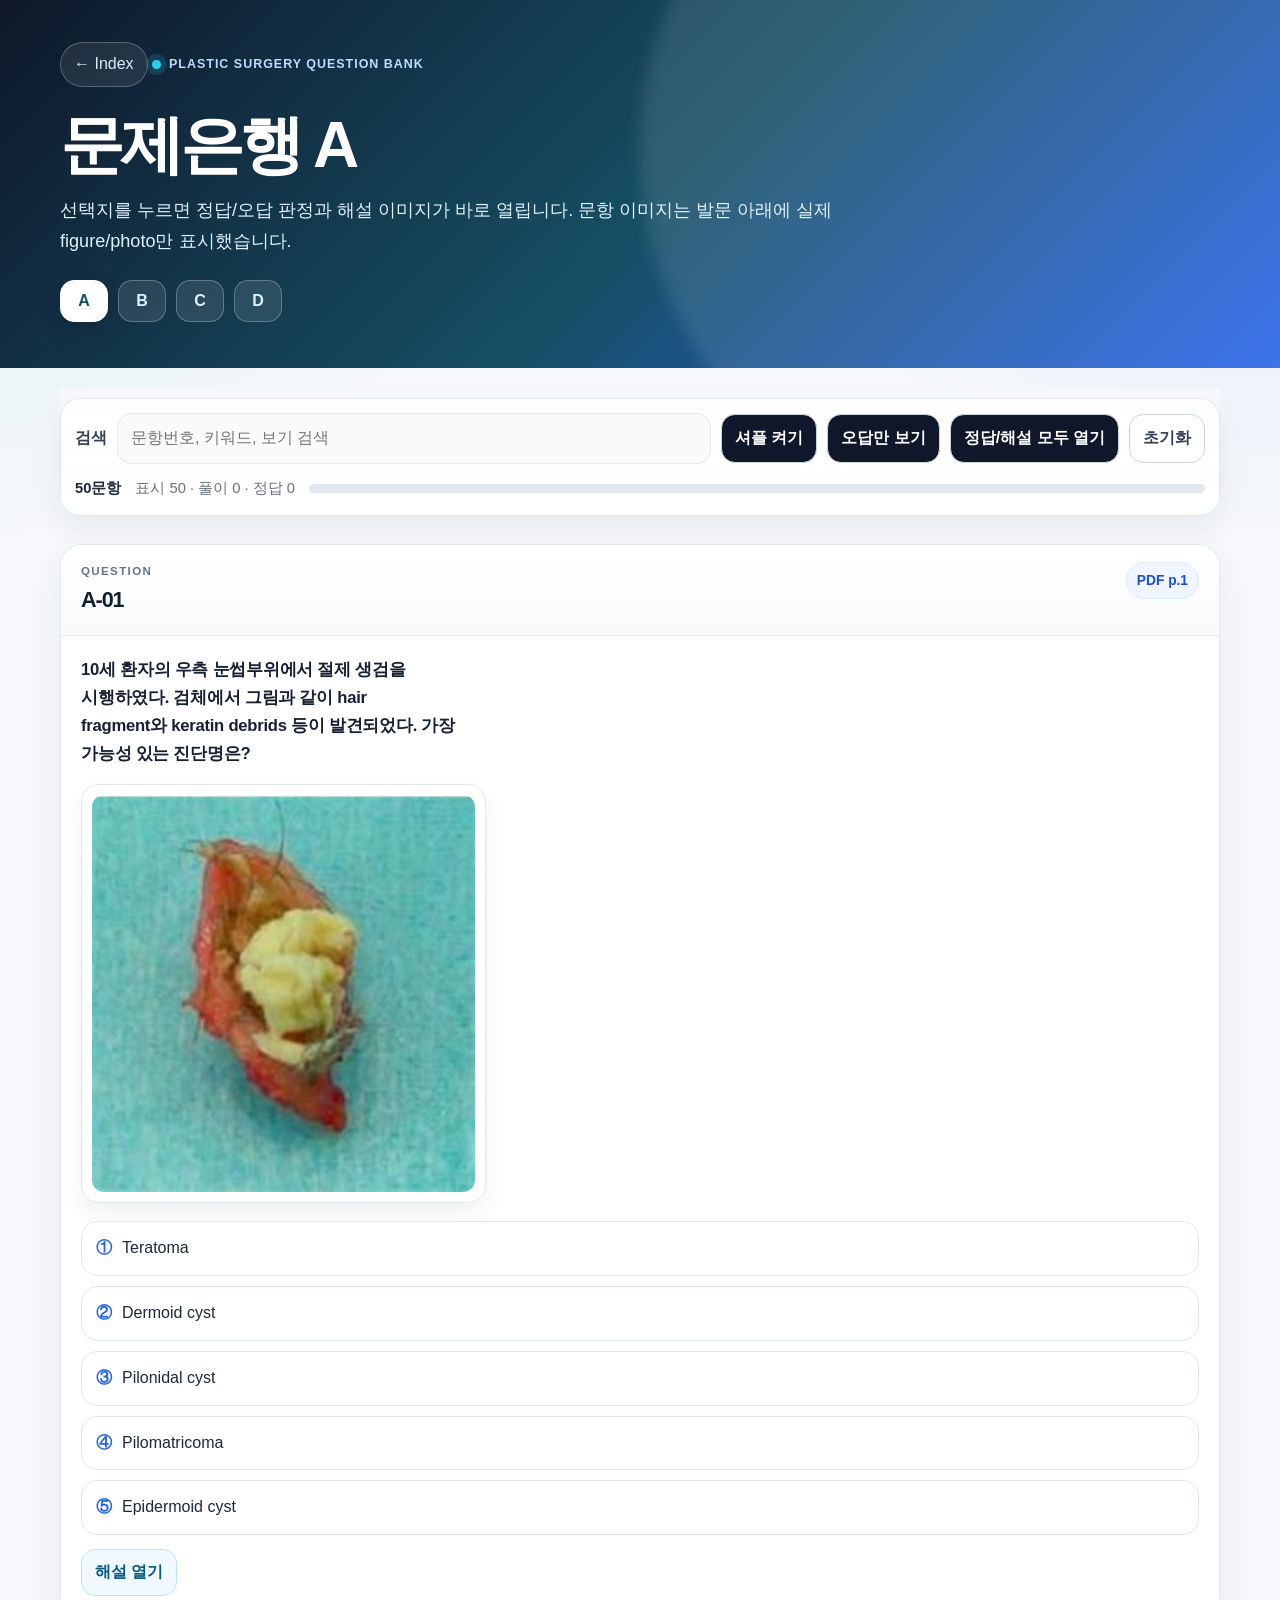
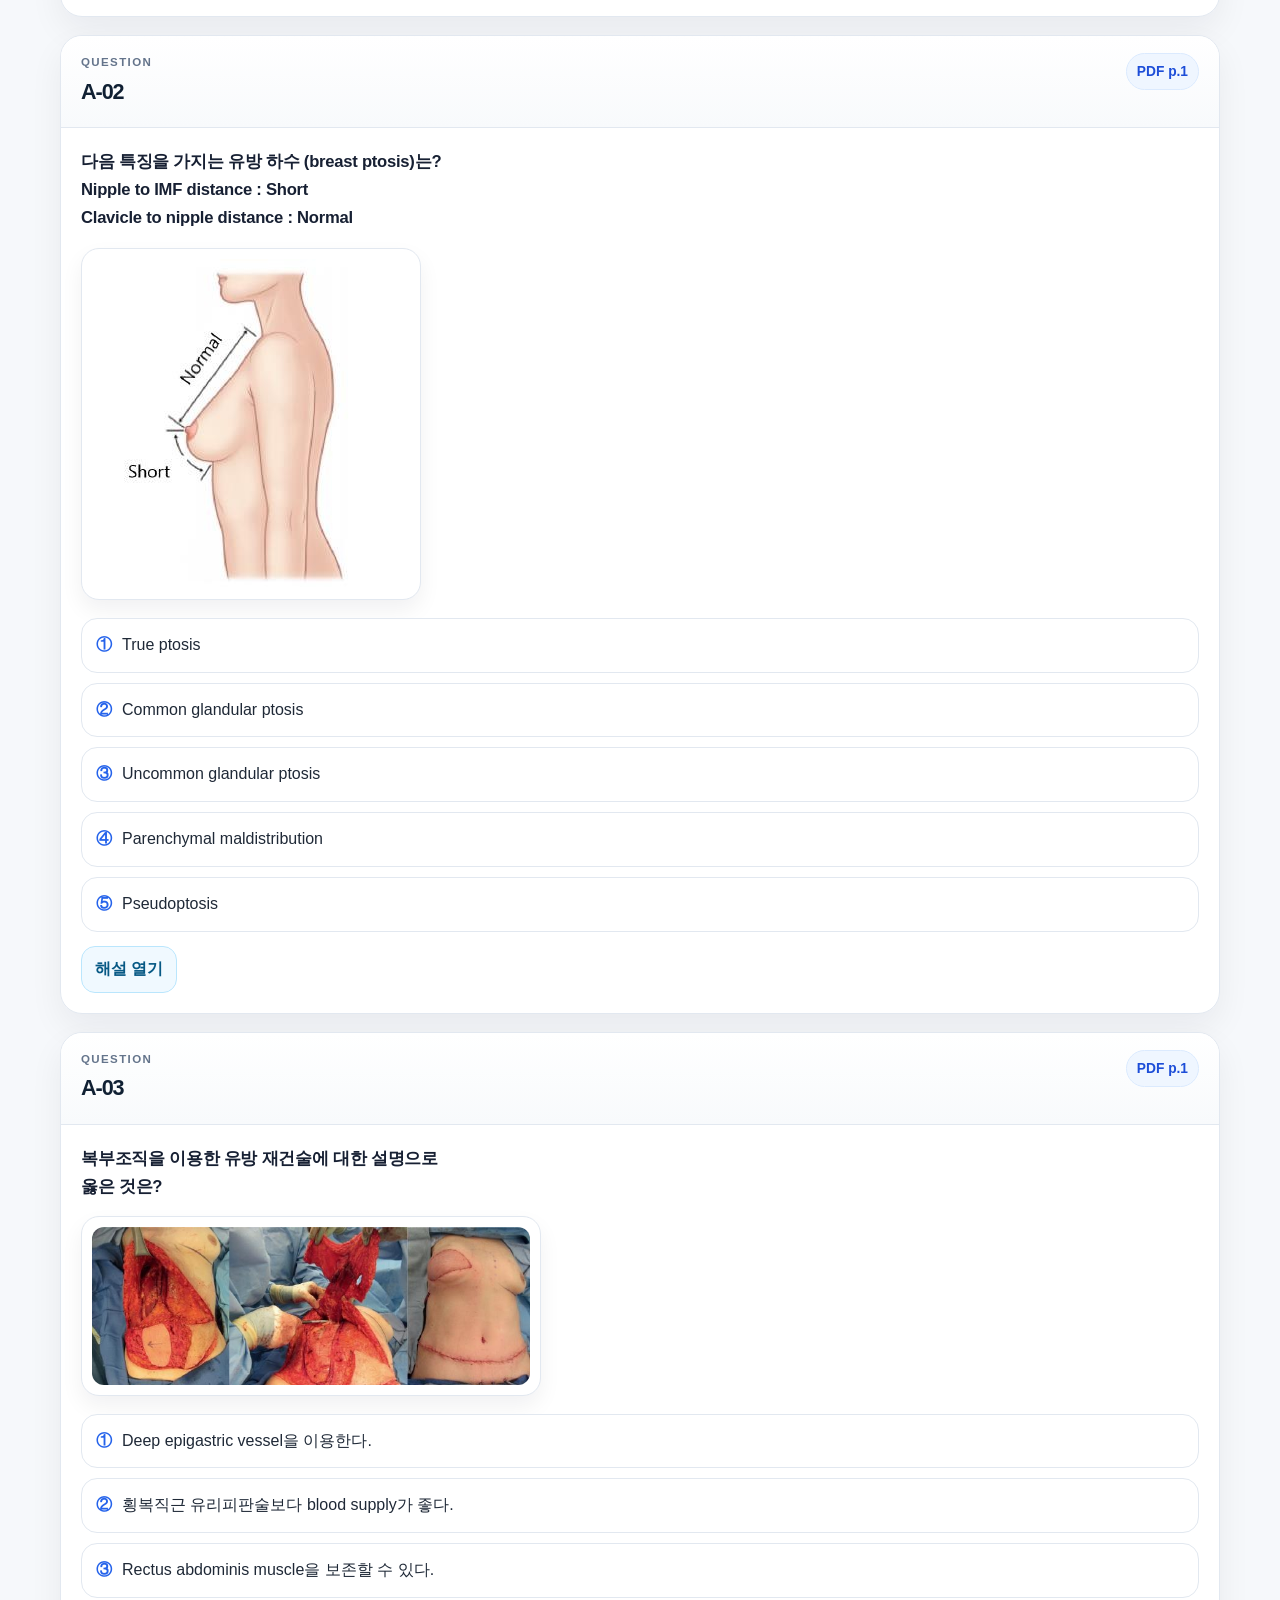
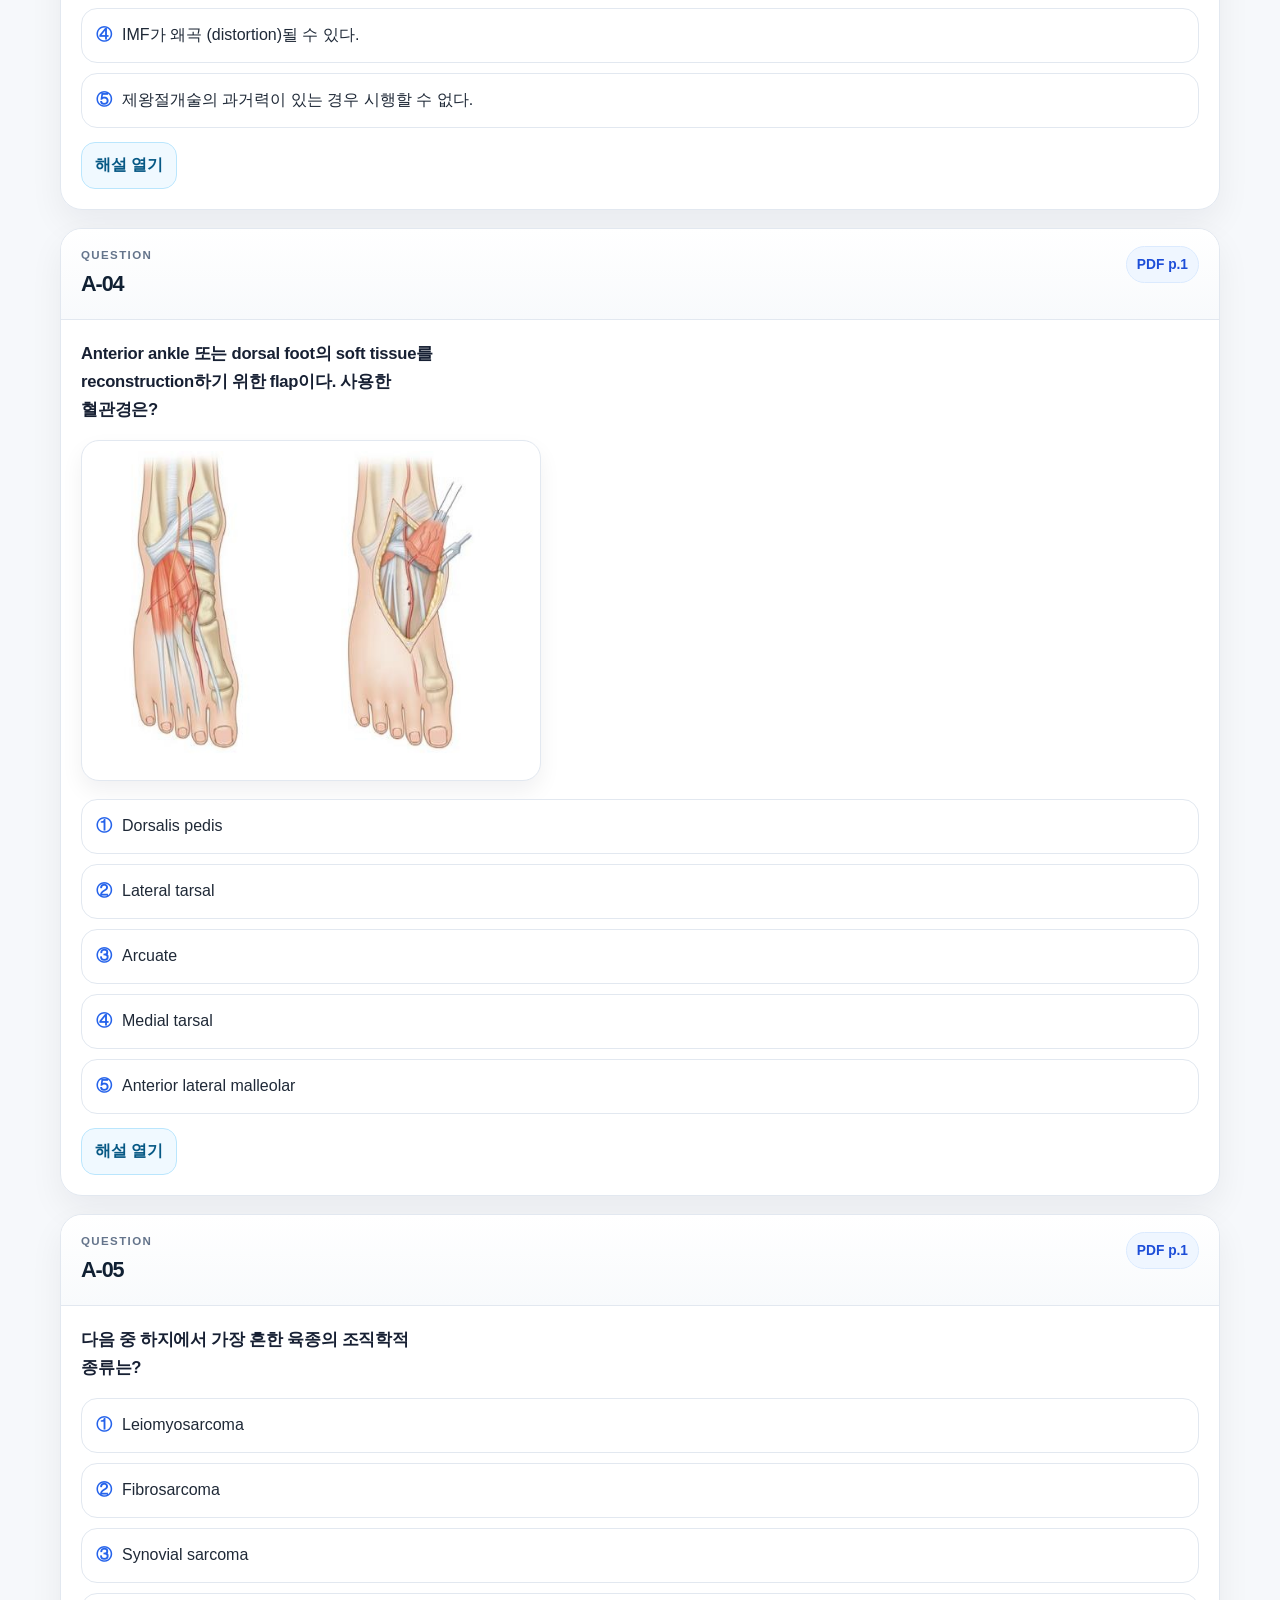
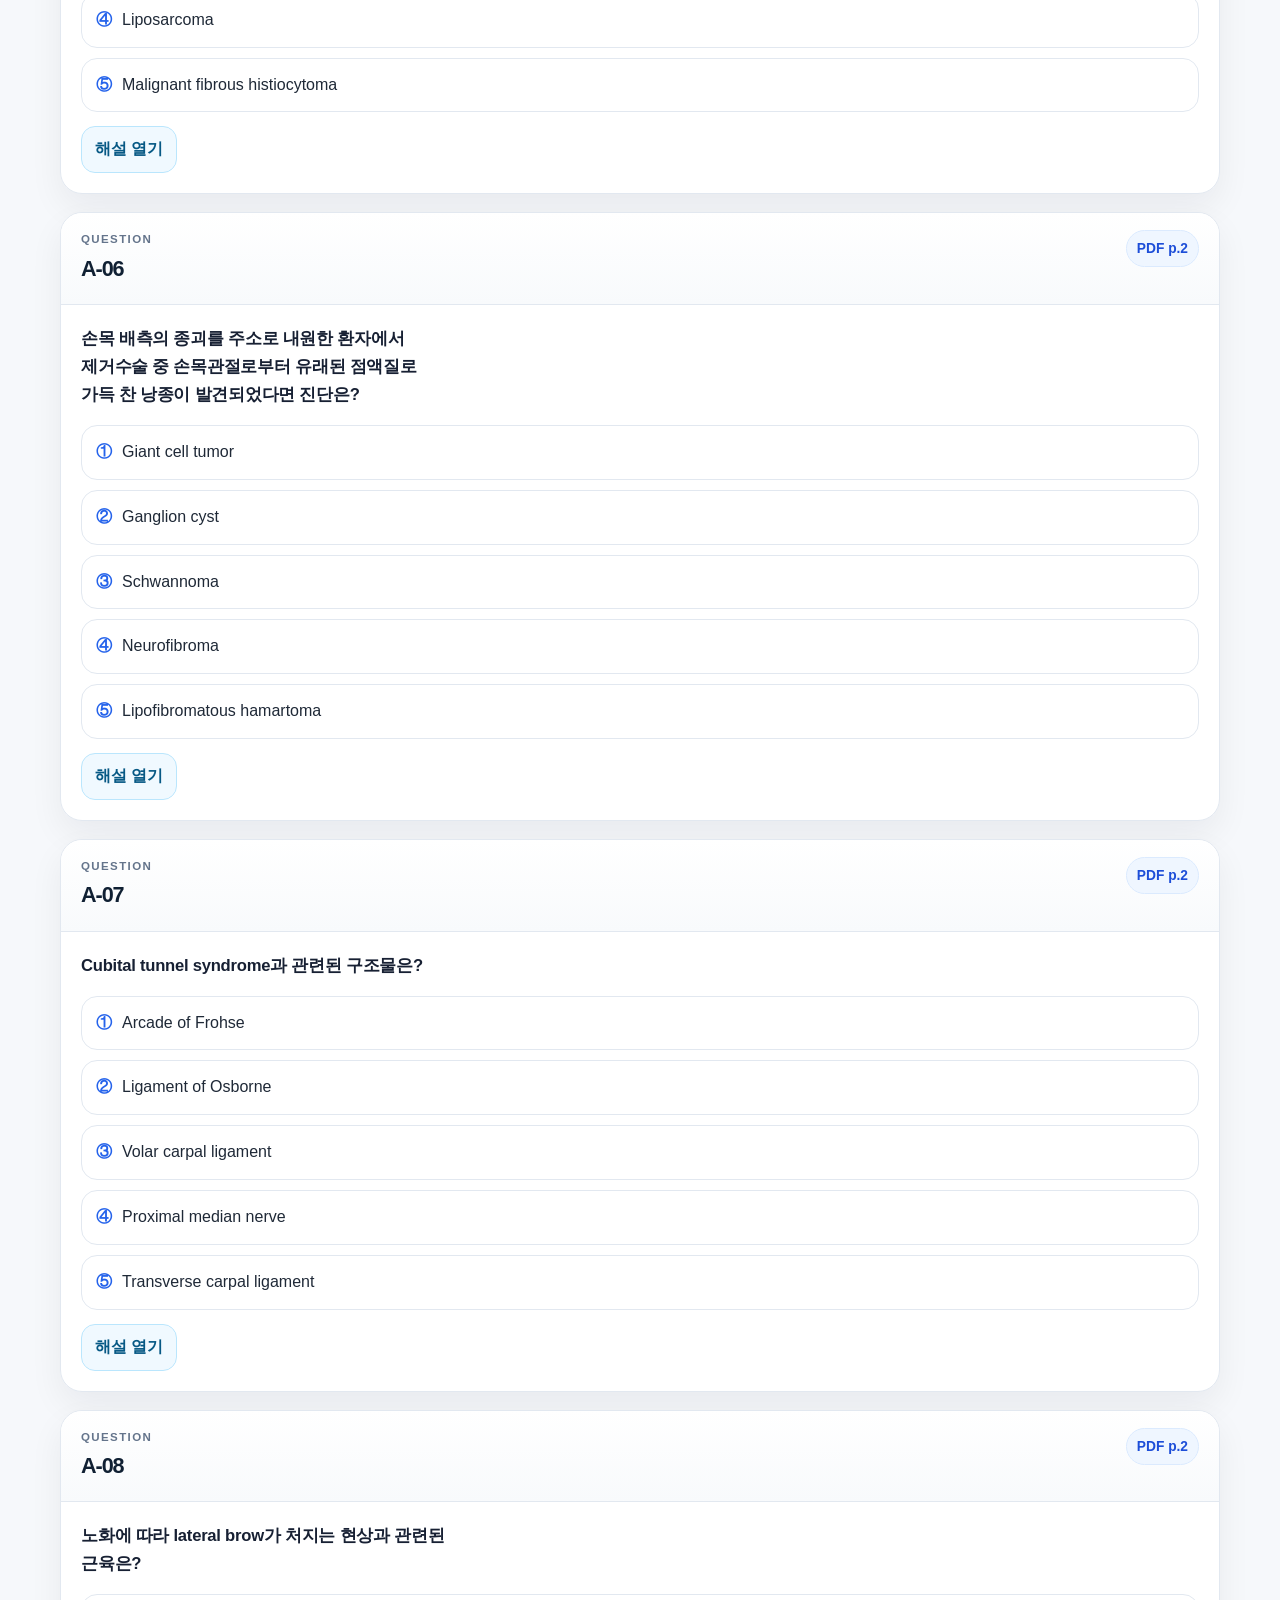
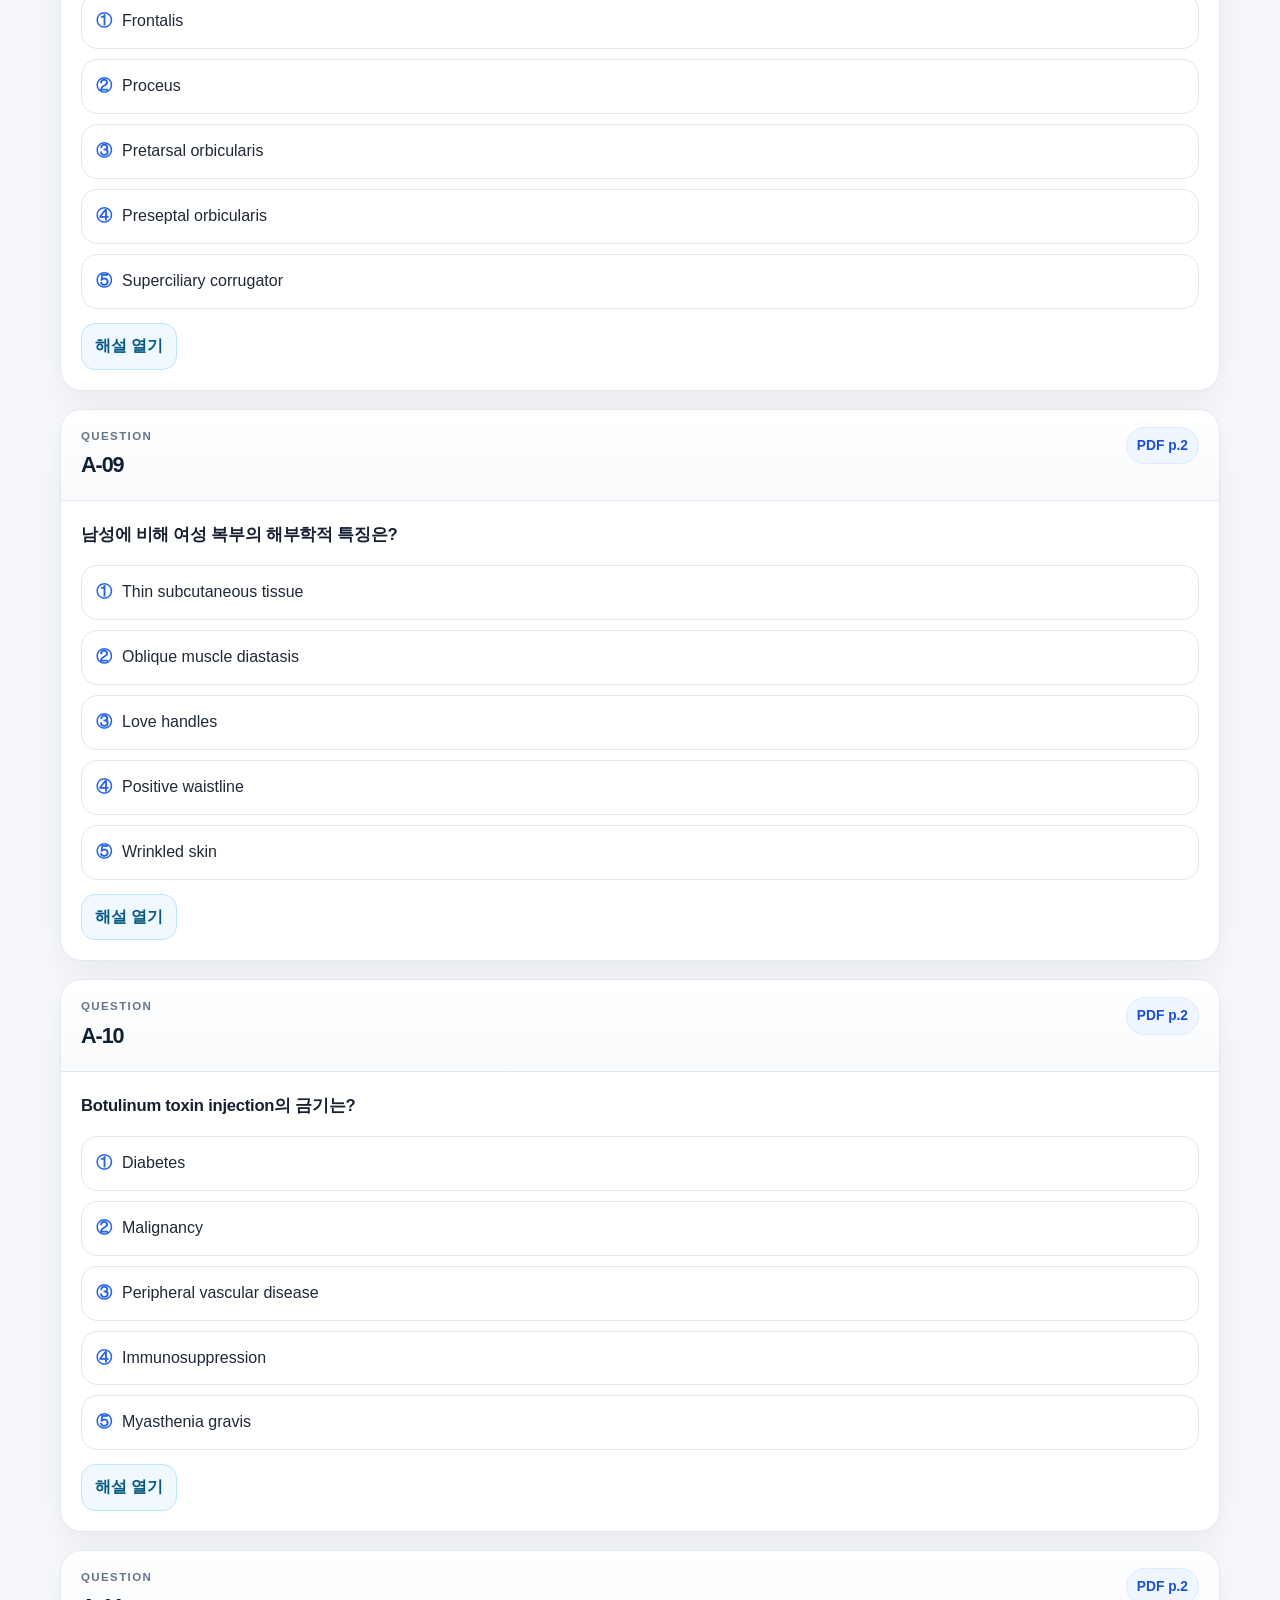
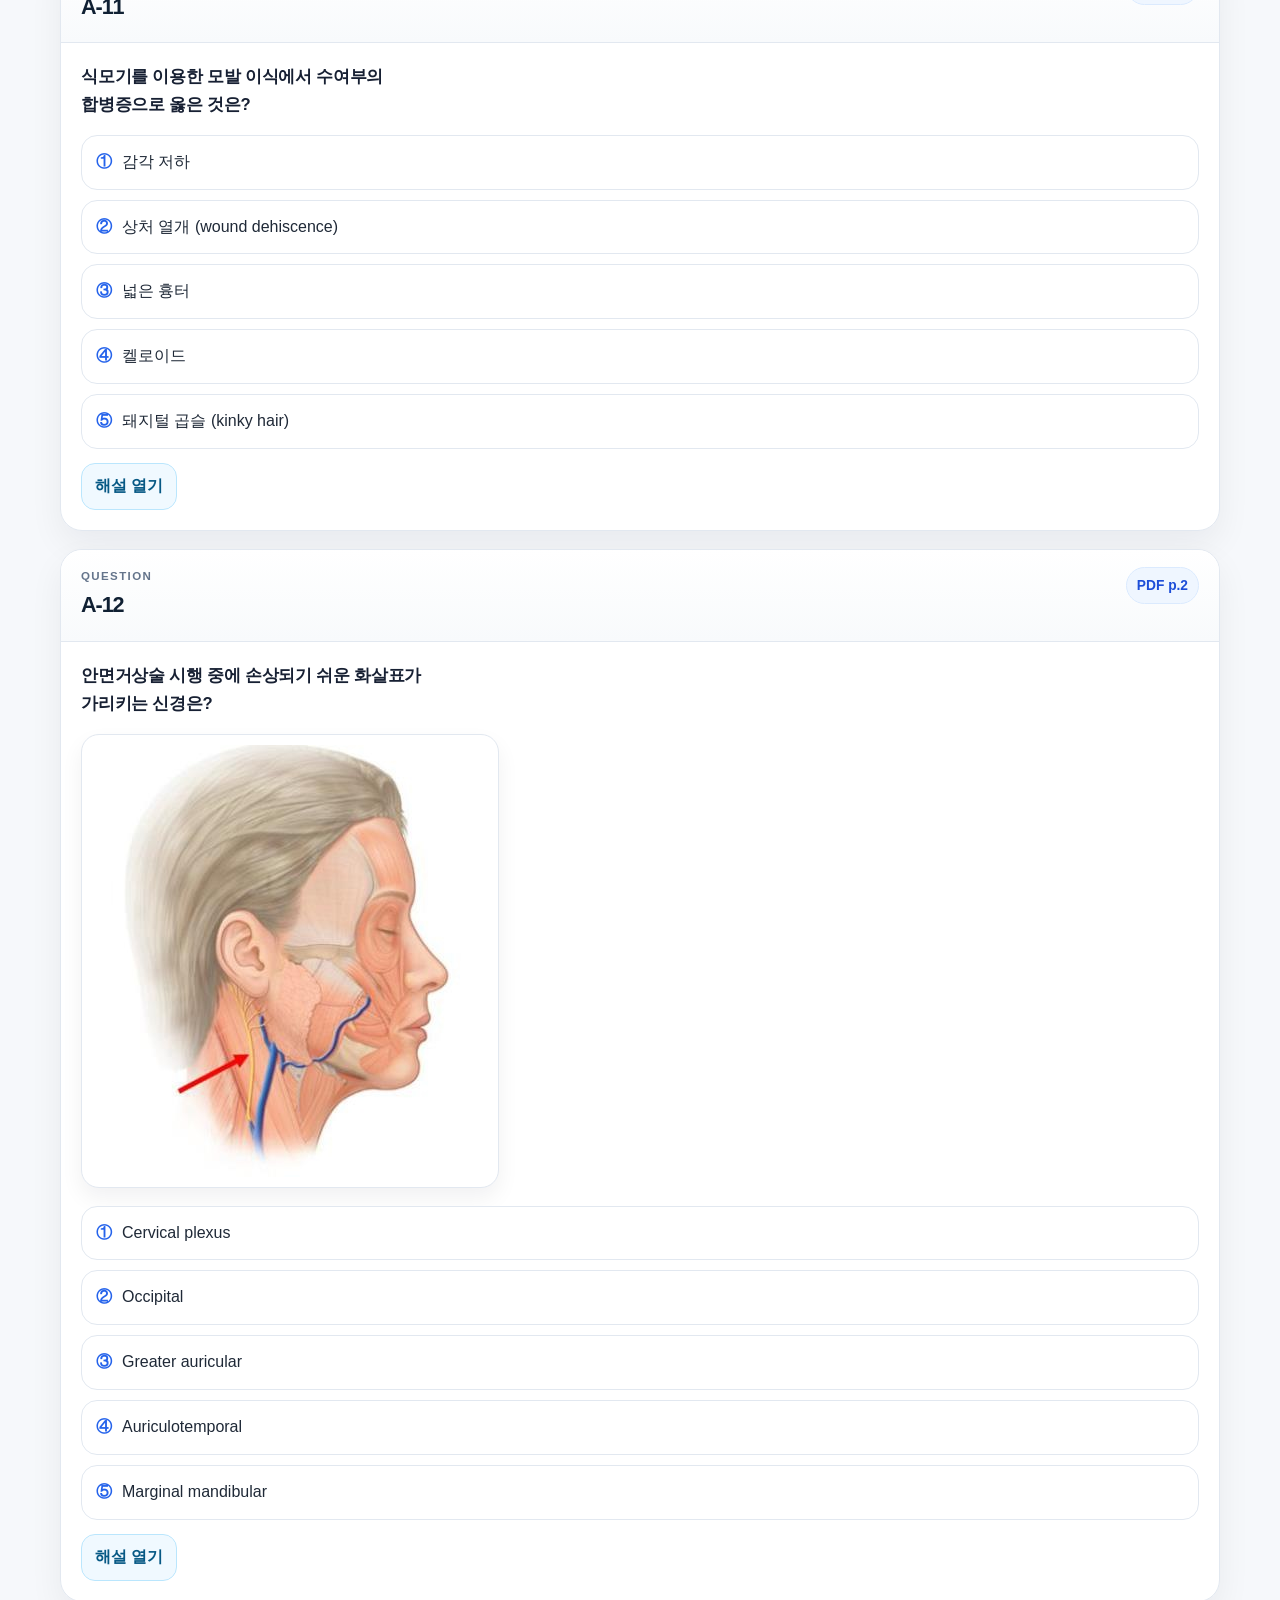
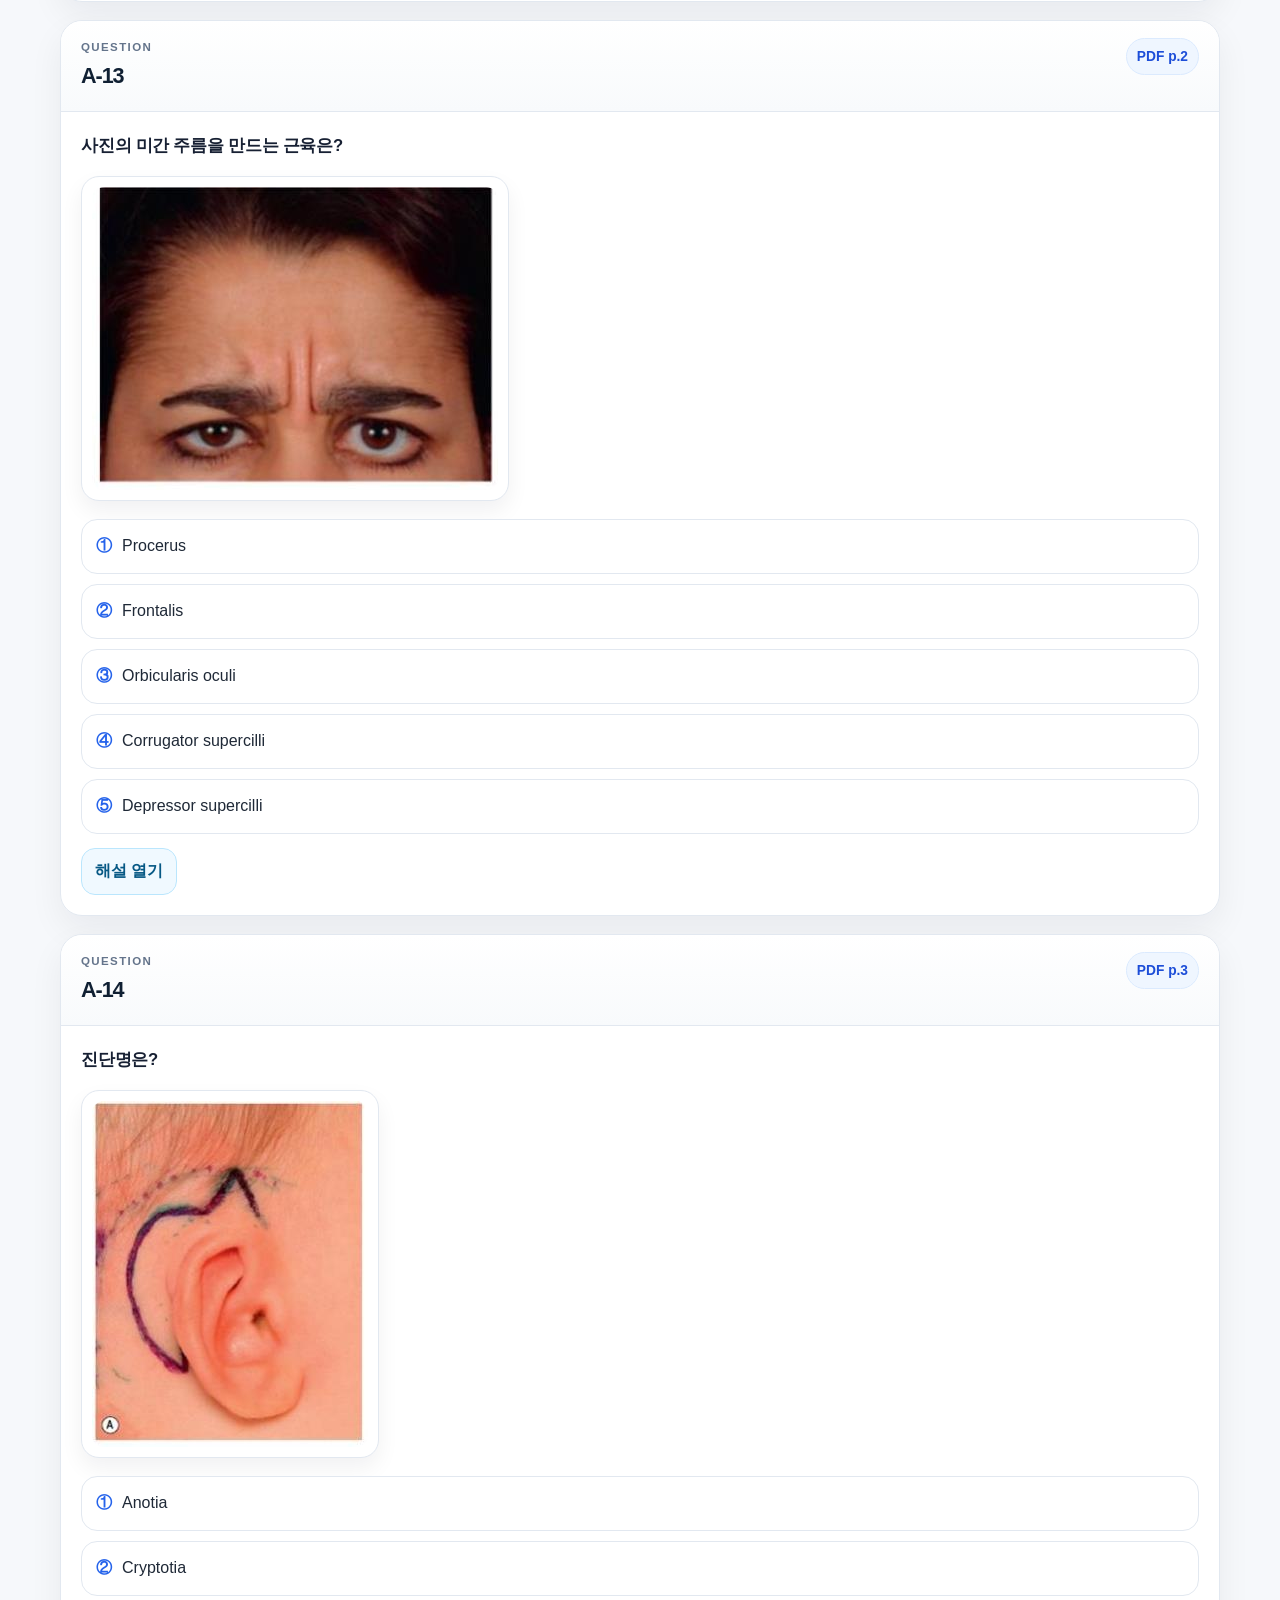
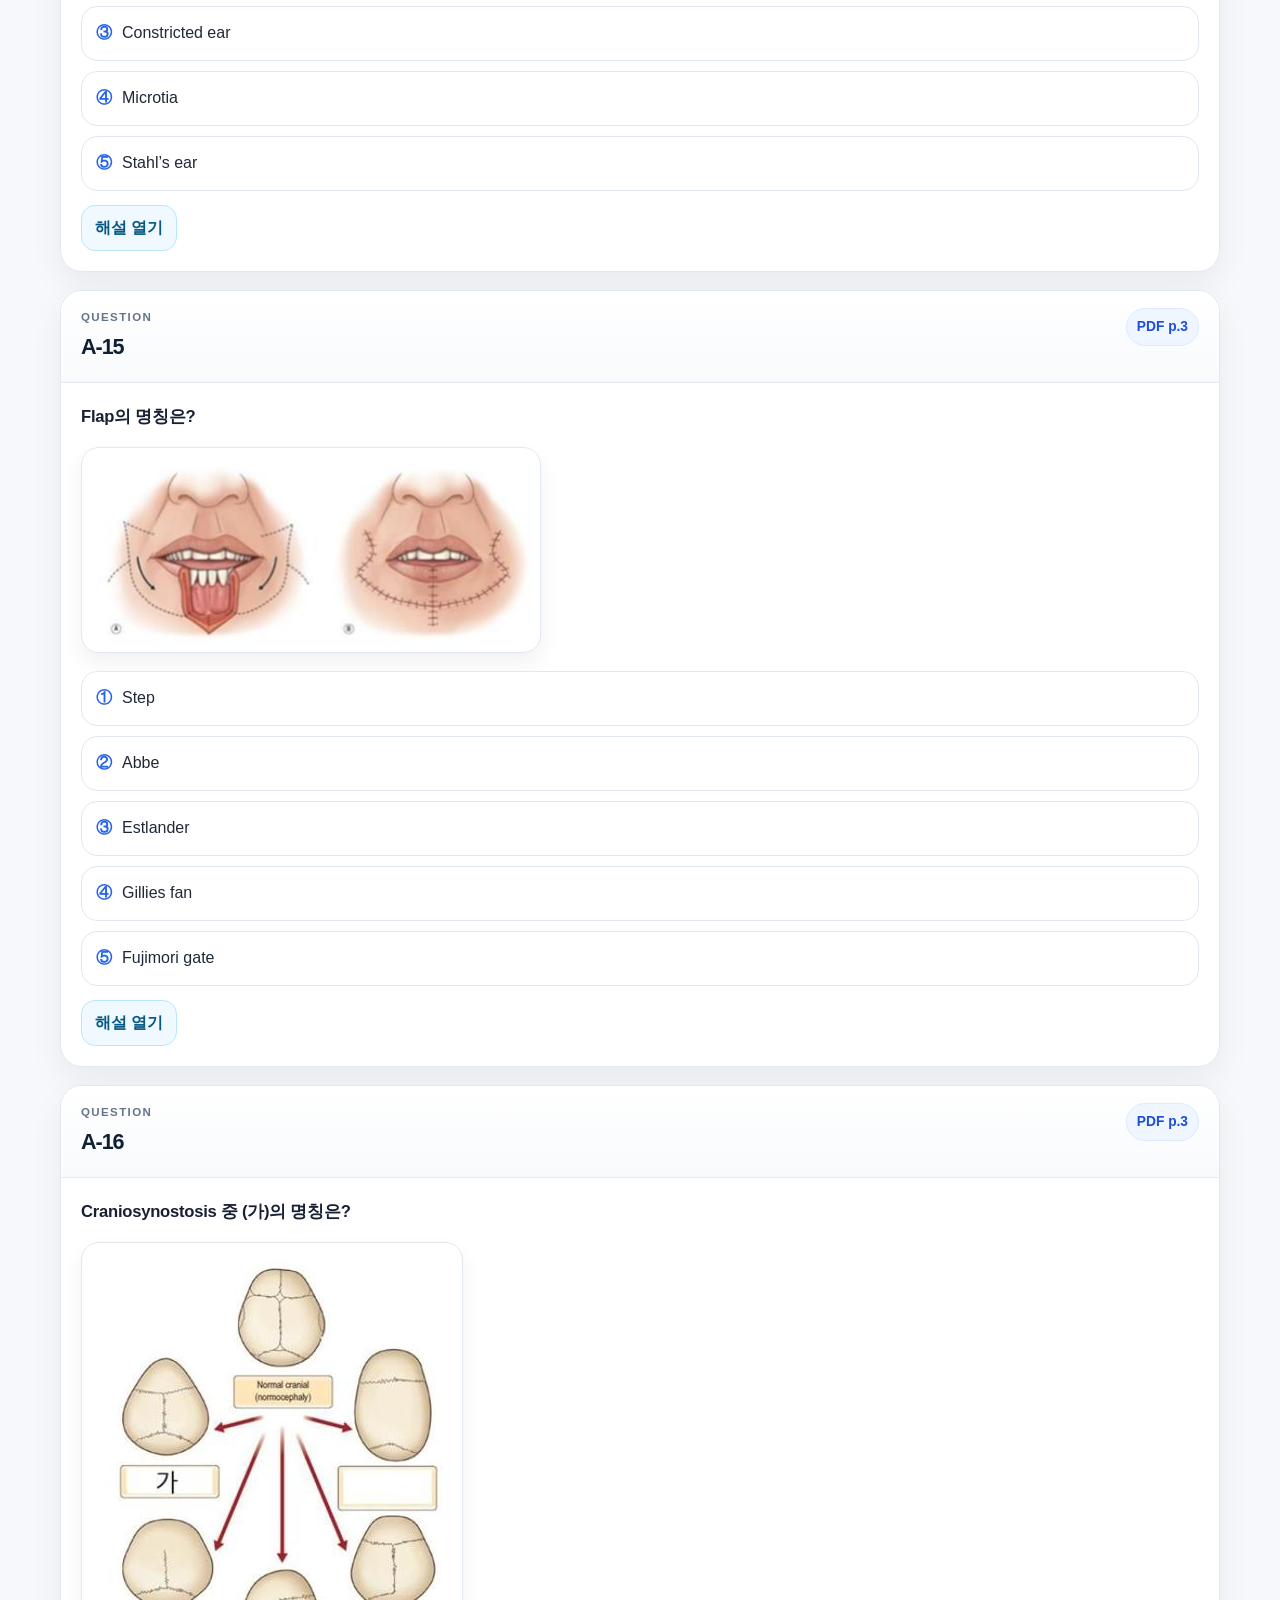
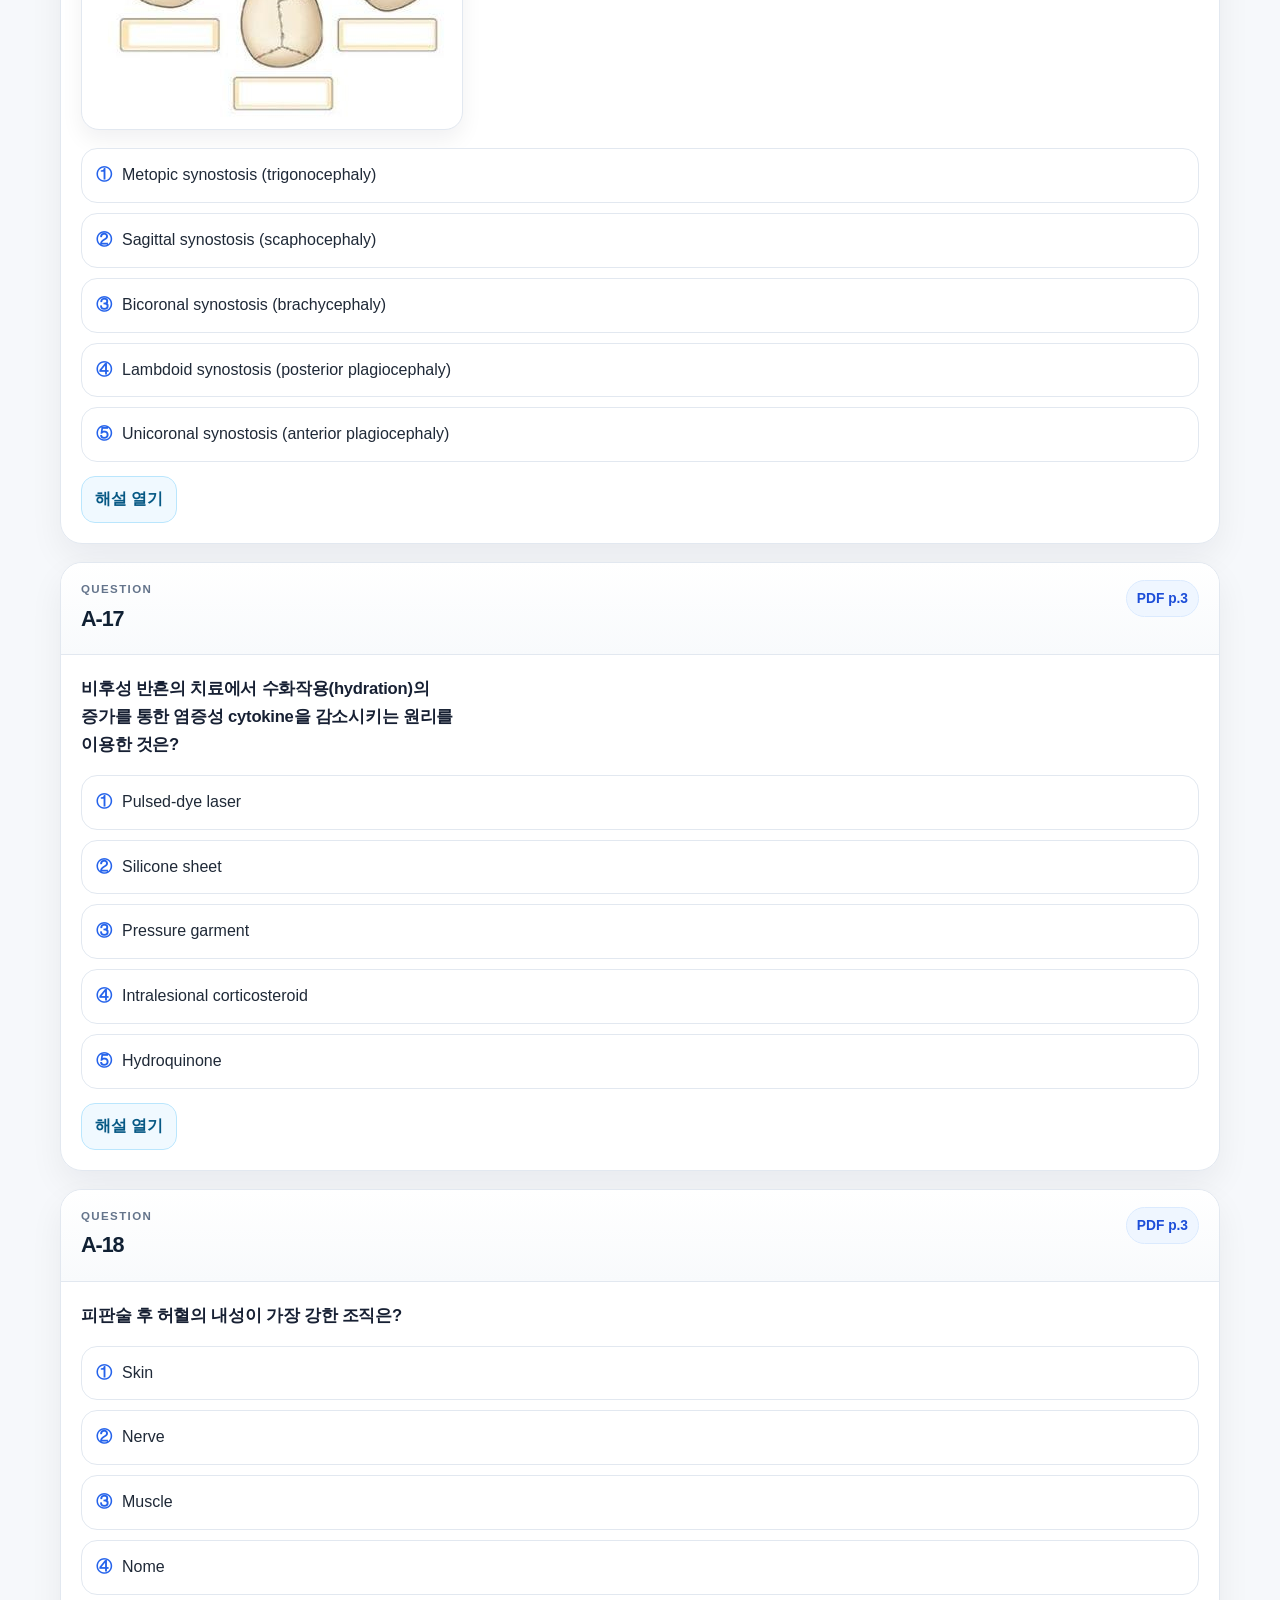
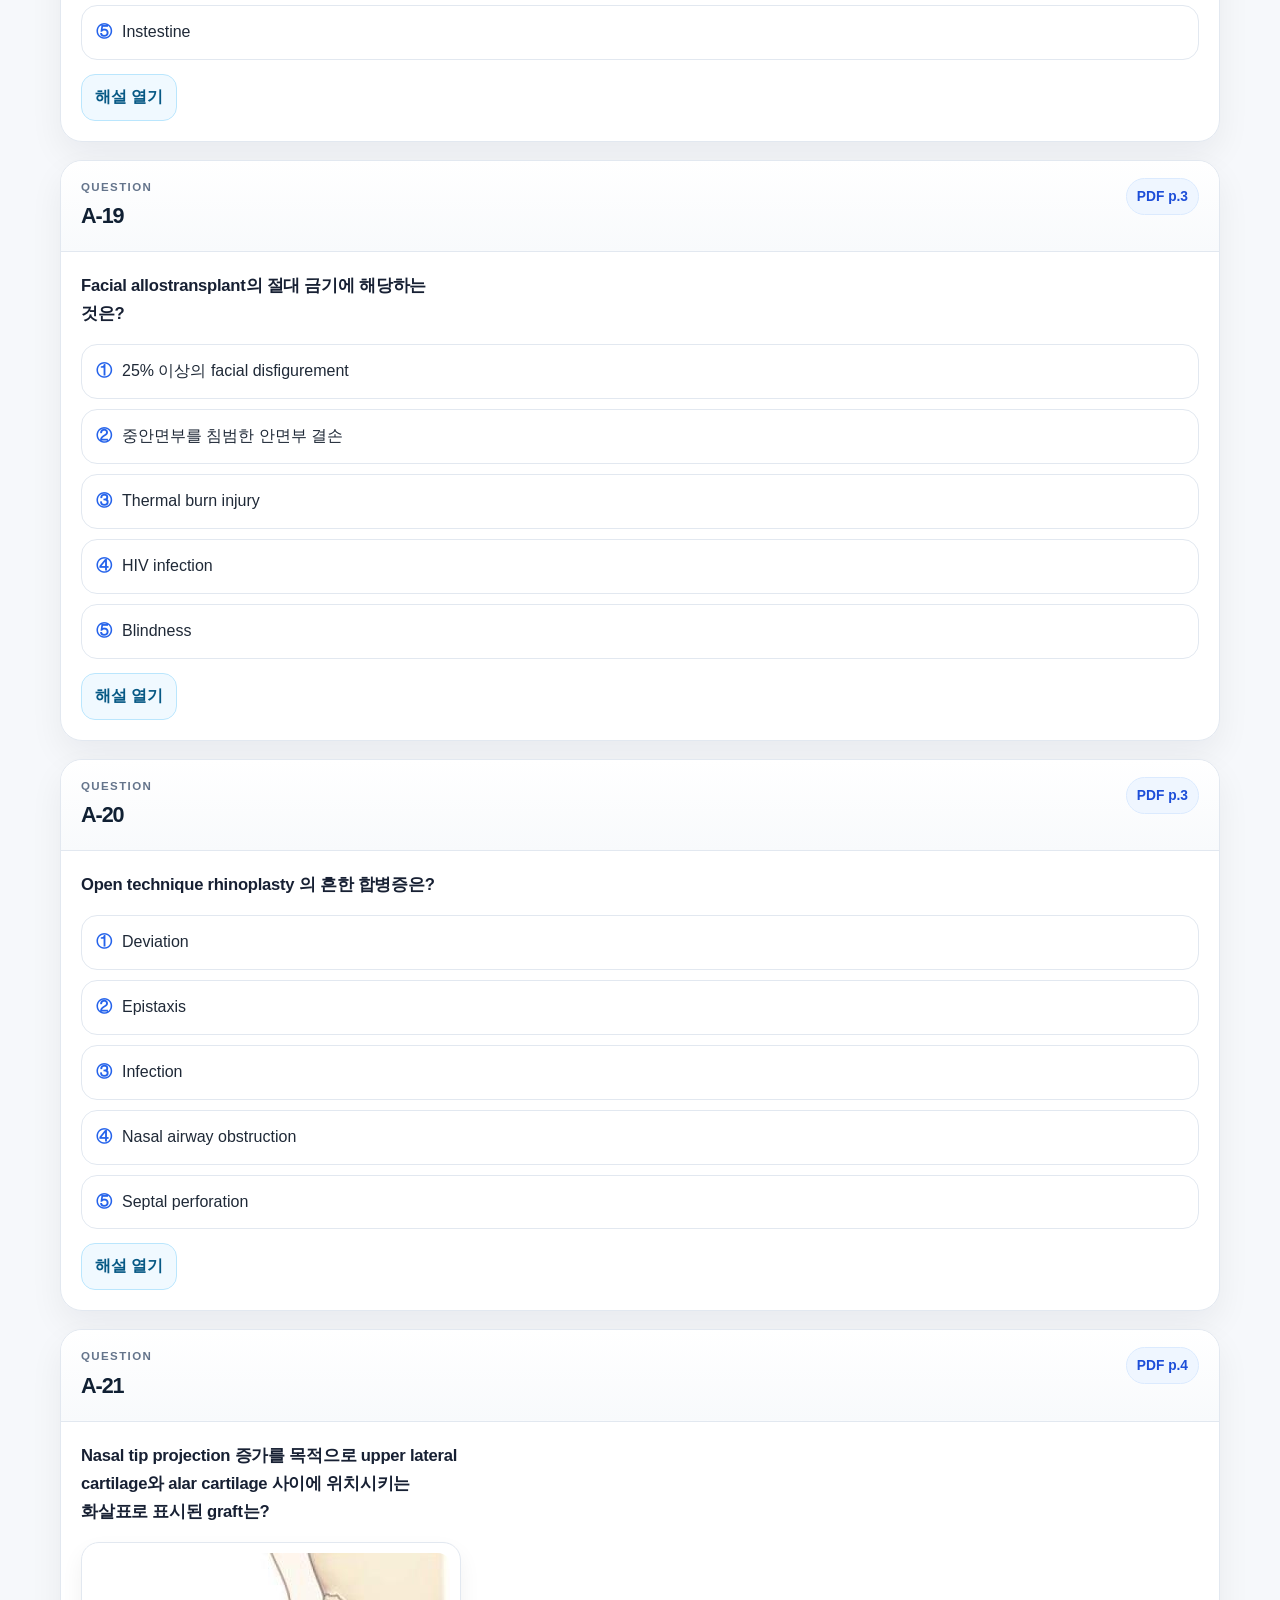
==== 성형외과_문제은행/bank_A.html @ 77f23c47 "Deploy revised question bank site" ====
<!doctype html>
<html lang="ko">
<head>
  <meta charset="utf-8">
  <meta name="viewport" content="width=device-width, initial-scale=1">
  <title>문제은행 A · 성형외과학 문제은행</title>
  <link rel="stylesheet" href="css/style.css">
</head>
<body data-page="bank">
  <header class="site-header bank-header">
    <div class="header-shell">
      <a class="home-link" href="index.html" aria-label="index로 이동">← Index</a>
      <div class="eyebrow">Plastic Surgery Question Bank</div>
      <h1>문제은행 A</h1>
      <p class="subtitle">선택지를 누르면 정답/오답 판정과 해설 이미지가 바로 열립니다. 문항 이미지는 발문 아래에 실제 figure/photo만 표시했습니다.</p>
      <nav class="nav-tabs" aria-label="문제은행 이동">
        <a class="tab active" href="bank_A.html">A</a>
        <a class="tab" href="bank_B.html">B</a>
        <a class="tab" href="bank_C.html">C</a>
        <a class="tab" href="bank_D.html">D</a>
      </nav>
    </div>
  </header>
  <main class="container bank-container">
    <section class="toolbar" aria-label="문제 조작 도구">
      <div class="toolbar-card">
        <div class="toolbar-main">
          <label class="search-label" for="search">검색</label>
          <input id="search" class="search" type="search" placeholder="문항번호, 키워드, 보기 검색">
          <button id="wrongOnly" class="tool-btn" type="button" data-on="0">오답만 보기</button>
          <button id="showAll" class="tool-btn" type="button">정답/해설 모두 열기</button>
          <button id="resetAll" class="tool-btn ghost" type="button">초기화</button>
        </div>
        <div class="toolbar-status">
          <span id="countText" class="count-text"></span>
          <span id="stats" class="stats"></span>
          <span class="progress-track"><span id="progressBar" class="progress-bar"></span></span>
        </div>
      </div>
    </section>
    <section id="question-root" class="question-list" aria-live="polite"></section>
  </main>
  <div id="imageModal" class="modal" role="dialog" aria-modal="true" aria-label="이미지 크게 보기" hidden>
    <button class="modal-close" type="button" aria-label="닫기">×</button>
    <img class="modal-img" alt="확대 이미지">
  </div>
  <script>window.CURRENT_BANK = 'A';</script>
  <script src="js/data.js"></script>
  <script src="js/app.js"></script>
</body>
</html>
---- 성형외과_문제은행/css/style.css ----
:root{
  --ink:#102033;
  --muted:#6b7280;
  --subtle:#94a3b8;
  --line:#e2e8f0;
  --bg:#f6f8fb;
  --card:#ffffff;
  --navy:#0f172a;
  --brand:#2563eb;
  --brand-2:#0891b2;
  --accent:#14b8a6;
  --good:#15803d;
  --good-bg:#ecfdf5;
  --bad:#b91c1c;
  --bad-bg:#fff1f2;
  --shadow:0 18px 45px rgba(15,23,42,.08);
  --radius:22px;
}
*{box-sizing:border-box}
html{scroll-behavior:smooth}
body{
  margin:0;
  font-family:-apple-system,BlinkMacSystemFont,"Segoe UI",Roboto,"Noto Sans KR","Apple SD Gothic Neo",Arial,sans-serif;
  color:var(--ink);
  background:
    radial-gradient(circle at 0 0, rgba(20,184,166,.12), transparent 34rem),
    radial-gradient(circle at 100% 0, rgba(37,99,235,.11), transparent 34rem),
    var(--bg);
  line-height:1.68;
}
a{color:inherit;text-decoration:none}
button,input{font:inherit}
code{background:#eef2ff;color:#1e3a8a;border:1px solid #dbeafe;border-radius:8px;padding:.08rem .35rem}
.site-header{position:relative;overflow:hidden;background:linear-gradient(135deg,#0f172a 0%,#164e63 52%,#2563eb 100%);color:white}
.site-header::after{content:"";position:absolute;inset:auto -10% -45% auto;width:48rem;height:48rem;background:rgba(255,255,255,.11);border-radius:999px;filter:blur(8px)}
.header-shell{position:relative;z-index:1;width:min(1160px,calc(100% - 32px));margin:0 auto;padding:42px 0 46px}
.index-hero .header-shell{padding:58px 0 64px}
.eyebrow{display:inline-flex;align-items:center;gap:8px;color:#bfdbfe;font-weight:800;letter-spacing:.08em;text-transform:uppercase;font-size:.78rem}
.eyebrow::before{content:"";width:9px;height:9px;border-radius:50%;background:#22d3ee;box-shadow:0 0 0 6px rgba(34,211,238,.16)}
h1{margin:.45rem 0 0;font-size:clamp(2rem,5vw,4.8rem);line-height:1.05;letter-spacing:-.065em}
h1 span{color:#a7f3d0}
.subtitle{max-width:850px;margin:1rem 0 0;color:#e0f2fe;font-size:clamp(1rem,1.5vw,1.13rem)}
.home-link{display:inline-block;margin-bottom:18px;color:#dbeafe;border:1px solid rgba(255,255,255,.24);background:rgba(255,255,255,.08);border-radius:999px;padding:8px 13px}
.home-link:hover,.tab:hover,.primary-action:hover,.secondary-action:hover{transform:translateY(-1px)}
.nav-tabs{display:flex;gap:10px;flex-wrap:wrap;margin-top:24px}
.tab{display:inline-flex;align-items:center;justify-content:center;min-width:48px;height:42px;border-radius:14px;border:1px solid rgba(255,255,255,.26);background:rgba(255,255,255,.1);color:#e0f2fe;font-weight:900;transition:.15s}
.tab.active{background:#fff;color:#164e63;border-color:#fff;box-shadow:0 10px 24px rgba(15,23,42,.22)}
.hero-actions{display:flex;gap:12px;flex-wrap:wrap;margin-top:26px}
.primary-action,.secondary-action{display:inline-flex;align-items:center;justify-content:center;border-radius:16px;padding:12px 18px;font-weight:900;transition:.15s}
.primary-action{background:#fff;color:#0f172a;box-shadow:0 12px 28px rgba(15,23,42,.22)}
.secondary-action{border:1px solid rgba(255,255,255,.3);color:#e0f2fe;background:rgba(255,255,255,.08)}
.container{width:min(1160px,calc(100% - 32px));margin:26px auto 70px}
.index-container{margin-top:-30px;position:relative;z-index:2}
.bank-grid{display:grid;grid-template-columns:repeat(4,minmax(0,1fr));gap:16px}
.bank-card{position:relative;display:flex;min-height:210px;flex-direction:column;justify-content:space-between;padding:24px;border:1px solid rgba(226,232,240,.8);border-radius:var(--radius);background:rgba(255,255,255,.9);box-shadow:var(--shadow);overflow:hidden;transition:.16s}
.bank-card::after{content:"";position:absolute;right:-22px;top:-24px;width:130px;height:130px;border-radius:50%;background:linear-gradient(135deg,rgba(37,99,235,.13),rgba(20,184,166,.14))}
.bank-card:hover{transform:translateY(-4px);border-color:#bfdbfe;box-shadow:0 26px 52px rgba(15,23,42,.13)}
.bank-letter{position:relative;z-index:1;width:56px;height:56px;display:grid;place-items:center;border-radius:18px;background:#0f172a;color:white;font-size:1.7rem;font-weight:950;letter-spacing:-.05em}
.bank-title{display:block;margin-top:18px;font-size:1.28rem;font-weight:950;letter-spacing:-.04em}
.bank-meta{display:block;margin-top:4px;color:var(--muted);font-size:.94rem}
.bank-go{display:inline-flex;margin-top:20px;color:#2563eb;font-weight:900}
.feature-panel,.file-panel{margin-top:18px;background:rgba(255,255,255,.9);border:1px solid var(--line);border-radius:var(--radius);box-shadow:var(--shadow);padding:26px}
.feature-panel{display:grid;grid-template-columns:1.2fr .8fr;gap:28px;align-items:center}
.feature-panel h2,.file-panel h2{margin:0 0 10px;font-size:1.32rem;letter-spacing:-.04em}.feature-panel p,.file-panel p{margin:0;color:#475569}
.feature-list{display:grid;gap:12px}.feature-list div{display:flex;justify-content:space-between;gap:12px;border:1px solid var(--line);border-radius:16px;background:#f8fafc;padding:13px 15px}.feature-list b{white-space:nowrap}.feature-list span{color:var(--muted);text-align:right}
.bank-container{margin-top:20px}
.toolbar{position:sticky;top:0;z-index:10;margin-bottom:18px;padding:10px 0;background:linear-gradient(180deg,rgba(246,248,251,.98),rgba(246,248,251,.82));backdrop-filter:blur(10px)}
.toolbar-card{border:1px solid rgba(226,232,240,.9);background:rgba(255,255,255,.92);box-shadow:0 12px 28px rgba(15,23,42,.07);border-radius:20px;padding:14px}
.toolbar-main{display:flex;align-items:center;gap:10px;flex-wrap:wrap}.search-label{font-weight:900;color:#334155}.search{flex:1;min-width:230px;border:1px solid var(--line);border-radius:14px;background:#f8fafc;padding:11px 13px;outline:none}.search:focus{border-color:#60a5fa;box-shadow:0 0 0 4px rgba(96,165,250,.18);background:#fff}
.tool-btn{border:1px solid #cbd5e1;background:#0f172a;color:#fff;border-radius:14px;padding:10px 13px;cursor:pointer;font-weight:800;transition:.15s}.tool-btn:hover{transform:translateY(-1px);box-shadow:0 8px 18px rgba(15,23,42,.12)}.tool-btn[data-on="1"]{background:#b91c1c;border-color:#b91c1c}.tool-btn.shuffle-toggle[data-on="1"]{background:#0891b2;border-color:#0891b2}.tool-btn.ghost{background:#fff;color:#334155}.toolbar-status{display:flex;align-items:center;gap:14px;margin-top:12px;color:var(--muted);font-size:.92rem}.count-text{font-weight:900;color:#1e293b}.stats{white-space:nowrap}.progress-track{position:relative;flex:1;min-width:120px;height:9px;border-radius:999px;background:#e2e8f0;overflow:hidden}.progress-bar{display:block;height:100%;width:0%;border-radius:inherit;background:linear-gradient(90deg,#14b8a6,#2563eb);transition:width .25s ease}
.question-list{display:grid;gap:18px}.question-card{background:rgba(255,255,255,.96);border:1px solid var(--line);border-radius:var(--radius);box-shadow:0 14px 34px rgba(15,23,42,.06);overflow:hidden;transition:.15s}.question-card:hover{box-shadow:0 20px 44px rgba(15,23,42,.1)}.question-card.hidden{display:none}.question-card.answered-correct{border-color:#bbf7d0}.question-card.answered-wrong{border-color:#fecdd3}
.question-head{display:flex;align-items:flex-start;justify-content:space-between;gap:14px;padding:17px 20px;background:linear-gradient(180deg,#fff,#f8fafc);border-bottom:1px solid var(--line)}.question-kicker{font-size:.72rem;text-transform:uppercase;letter-spacing:.12em;color:#64748b;font-weight:900}.question-head h2{margin:1px 0 0;font-size:1.35rem;letter-spacing:-.05em}.source-chip{display:inline-flex;white-space:nowrap;align-items:center;border:1px solid #dbeafe;background:#eff6ff;color:#1d4ed8;border-radius:999px;padding:6px 10px;font-size:.86rem;font-weight:800}
.question-content{padding:20px}.prompt{white-space:pre-wrap;margin:0;color:#172033;font-size:1.04rem;font-weight:720;letter-spacing:-.015em}.figure-strip{display:flex;flex-wrap:wrap;gap:12px;margin:16px 0 18px}.figure-frame{display:block;max-width:min(100%,460px);border:1px solid var(--line);background:#fff;border-radius:18px;padding:10px;box-shadow:0 10px 22px rgba(15,23,42,.06);cursor:zoom-in;text-align:left;transition:.15s}.figure-frame:hover{border-color:#93c5fd;transform:translateY(-2px)}.figure-frame img{display:block;max-width:100%;height:auto;border-radius:12px}.choices{display:grid;gap:10px;margin-top:16px}.choice{width:100%;display:grid;grid-template-columns:auto 1fr;gap:10px;align-items:start;text-align:left;border:1px solid var(--line);background:#fff;border-radius:16px;padding:13px 14px;cursor:pointer;color:#1f2937;transition:.15s}.choice:hover{border-color:#7dd3fc;background:#f0f9ff}.choice-label{font-weight:950;color:#2563eb}.choice.correct{border-color:#86efac;background:var(--good-bg);color:#14532d;font-weight:850}.choice.correct .choice-label{color:#15803d}.choice.wrong{border-color:#fda4af;background:var(--bad-bg);color:#7f1d1d}.choice.wrong .choice-label{color:#b91c1c}.choice.dim{opacity:.58}.explanation-toggle{display:inline-flex;align-items:center;justify-content:center;margin-top:14px;border:1px solid #bae6fd;background:#f0f9ff;color:#075985;border-radius:14px;padding:9px 13px;cursor:pointer;font-weight:900;transition:.15s}.explanation-toggle:hover{border-color:#38bdf8;background:#e0f2fe;transform:translateY(-1px)}.explanation-toggle[aria-expanded="true"]{border-color:#cbd5e1;background:#f8fafc;color:#334155}.feedback{display:none;margin-top:18px;padding-top:18px;border-top:1px dashed #cbd5e1}.feedback.show{display:block}.result{display:inline-flex;align-items:center;border-radius:999px;padding:6px 12px;font-weight:950;margin-bottom:10px}.result.good{color:var(--good);background:#dcfce7}.result.bad{color:var(--bad);background:#ffe4e6}.answer-line{font-size:1rem;color:#334155}.answer-line strong{color:#0f172a}.note{display:grid;gap:6px;margin-top:12px;border:1px solid #fed7aa;background:#fff7ed;color:#7c2d12;border-radius:16px;padding:12px 14px}.note strong{color:#9a3412}.explanations{display:grid;gap:14px;margin-top:16px}.exp-figure{margin:0;border:1px solid var(--line);border-radius:18px;background:#fff;overflow:hidden}.exp-figure figcaption{padding:11px 13px;border-bottom:1px solid var(--line);background:#f8fafc;color:#475569;font-size:.92rem;font-weight:850}.exp-image-button{display:block;width:100%;border:0;background:white;padding:10px;cursor:zoom-in;text-align:left}.exp-image-button img{display:block;width:100%;height:auto;border-radius:12px}.muted{color:var(--muted)}
.modal[hidden]{display:none}.modal{position:fixed;inset:0;z-index:50;background:rgba(15,23,42,.82);display:grid;place-items:center;padding:36px}.modal-img{max-width:min(1100px,96vw);max-height:88vh;border-radius:16px;background:white;box-shadow:0 28px 80px rgba(0,0,0,.38)}.modal-close{position:fixed;top:18px;right:20px;width:46px;height:46px;border:1px solid rgba(255,255,255,.22);background:rgba(255,255,255,.12);color:white;border-radius:999px;font-size:32px;line-height:1;cursor:pointer}.modal-open{overflow:hidden}
@media (max-width:960px){.bank-grid{grid-template-columns:repeat(2,minmax(0,1fr))}.feature-panel{grid-template-columns:1fr}.header-shell{padding-left:2px;padding-right:2px}}
@media (max-width:620px){.container,.header-shell{width:min(100% - 22px,1160px)}.bank-grid{grid-template-columns:1fr}.toolbar{top:0}.toolbar-main{display:grid;grid-template-columns:1fr}.search{min-width:0}.toolbar-status{align-items:flex-start;flex-direction:column}.progress-track{width:100%}.question-head{padding:15px}.question-content{padding:16px}.figure-frame{max-width:100%;width:100%}.feature-list div{display:block}.feature-list span{display:block;text-align:left;margin-top:3px}.modal{padding:16px}.modal-close{top:10px;right:10px}}
@media print{.site-header,.toolbar,.modal{display:none!important}body{background:white}.container{width:100%;margin:0}.question-card{box-shadow:none;break-inside:avoid}}
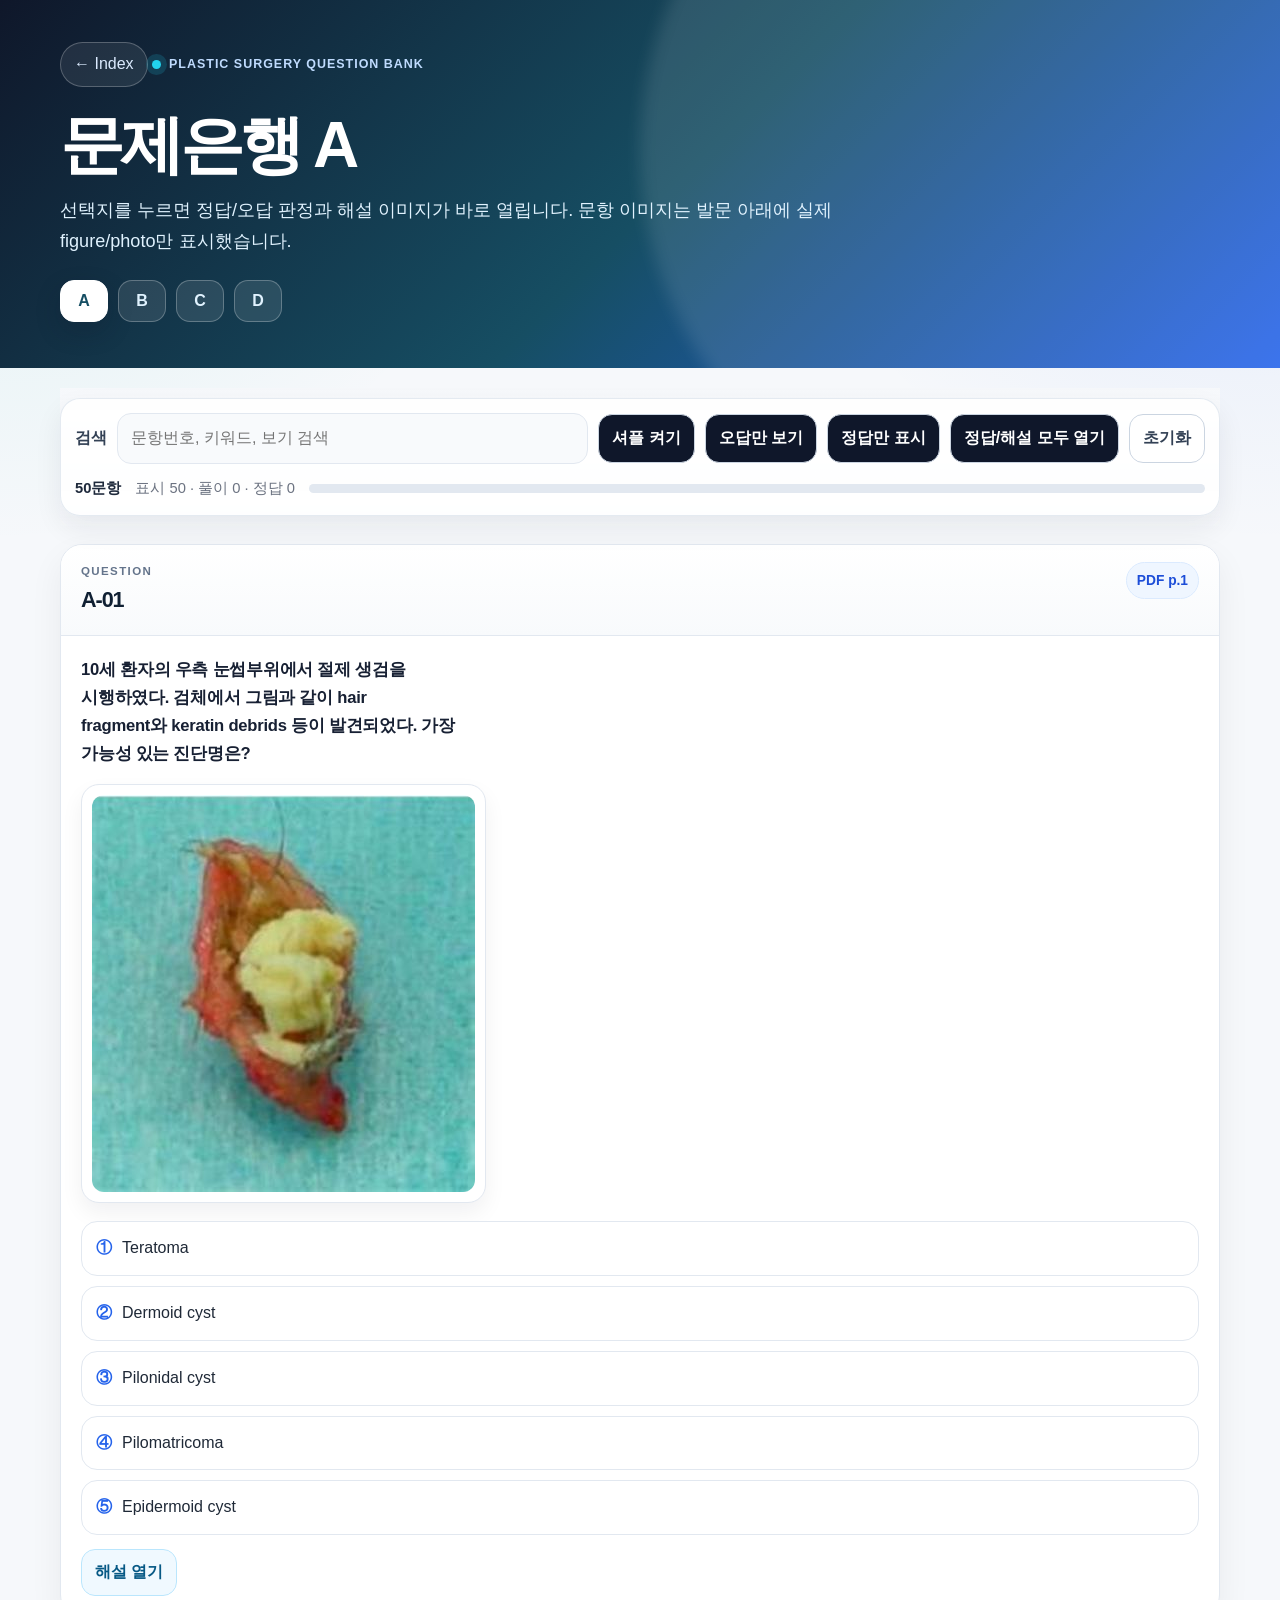
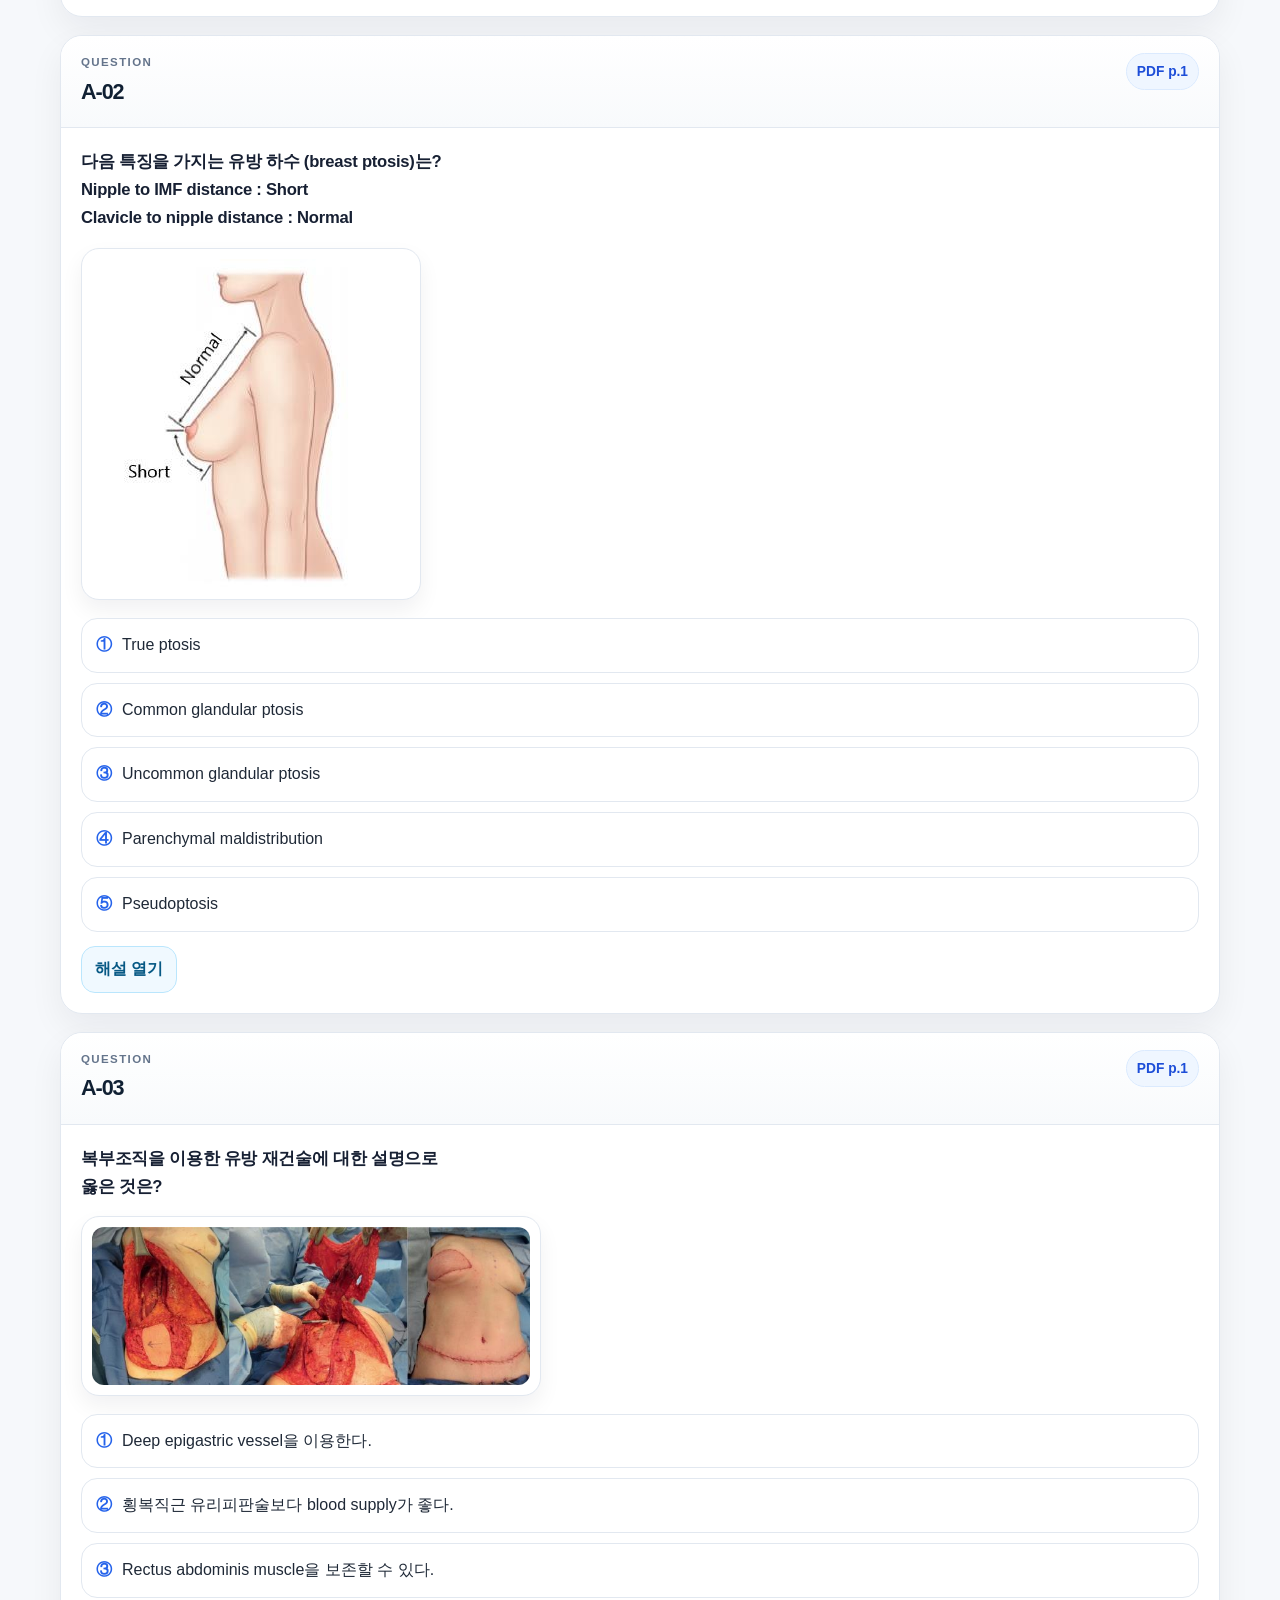
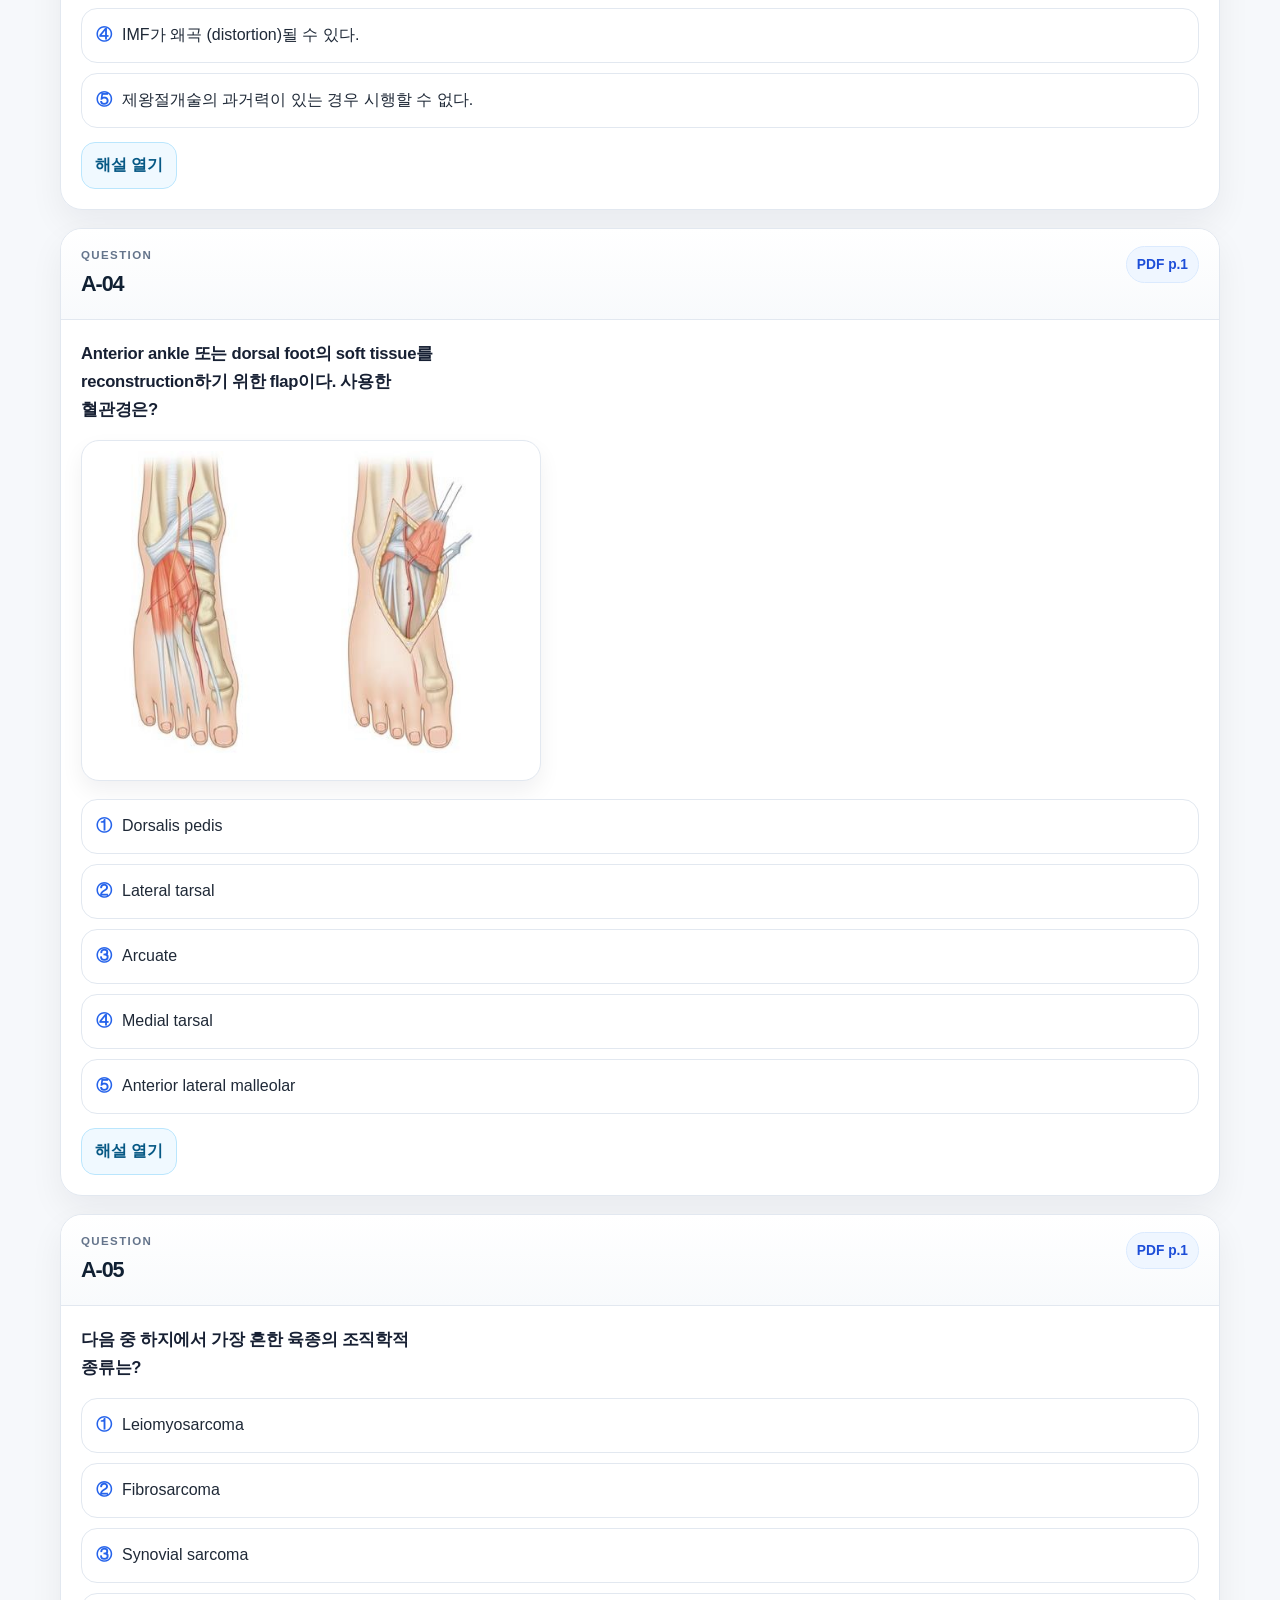
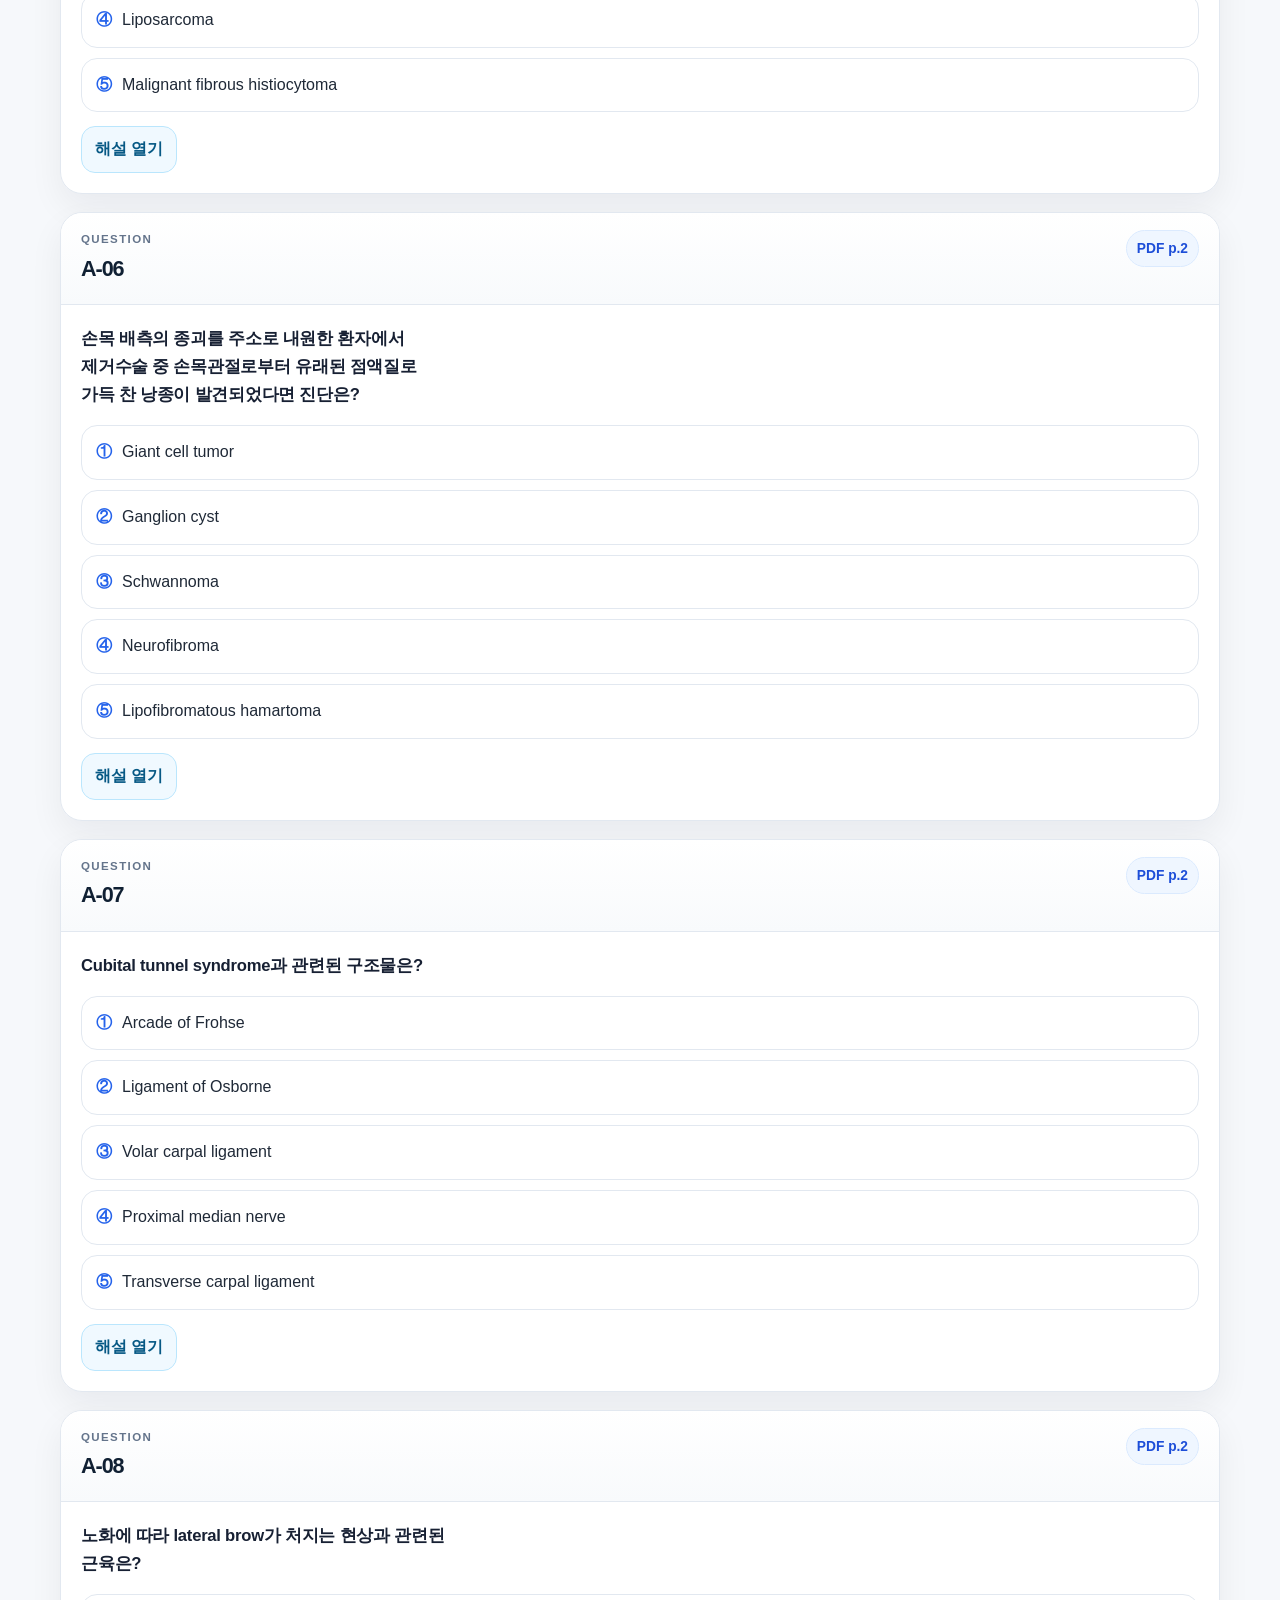
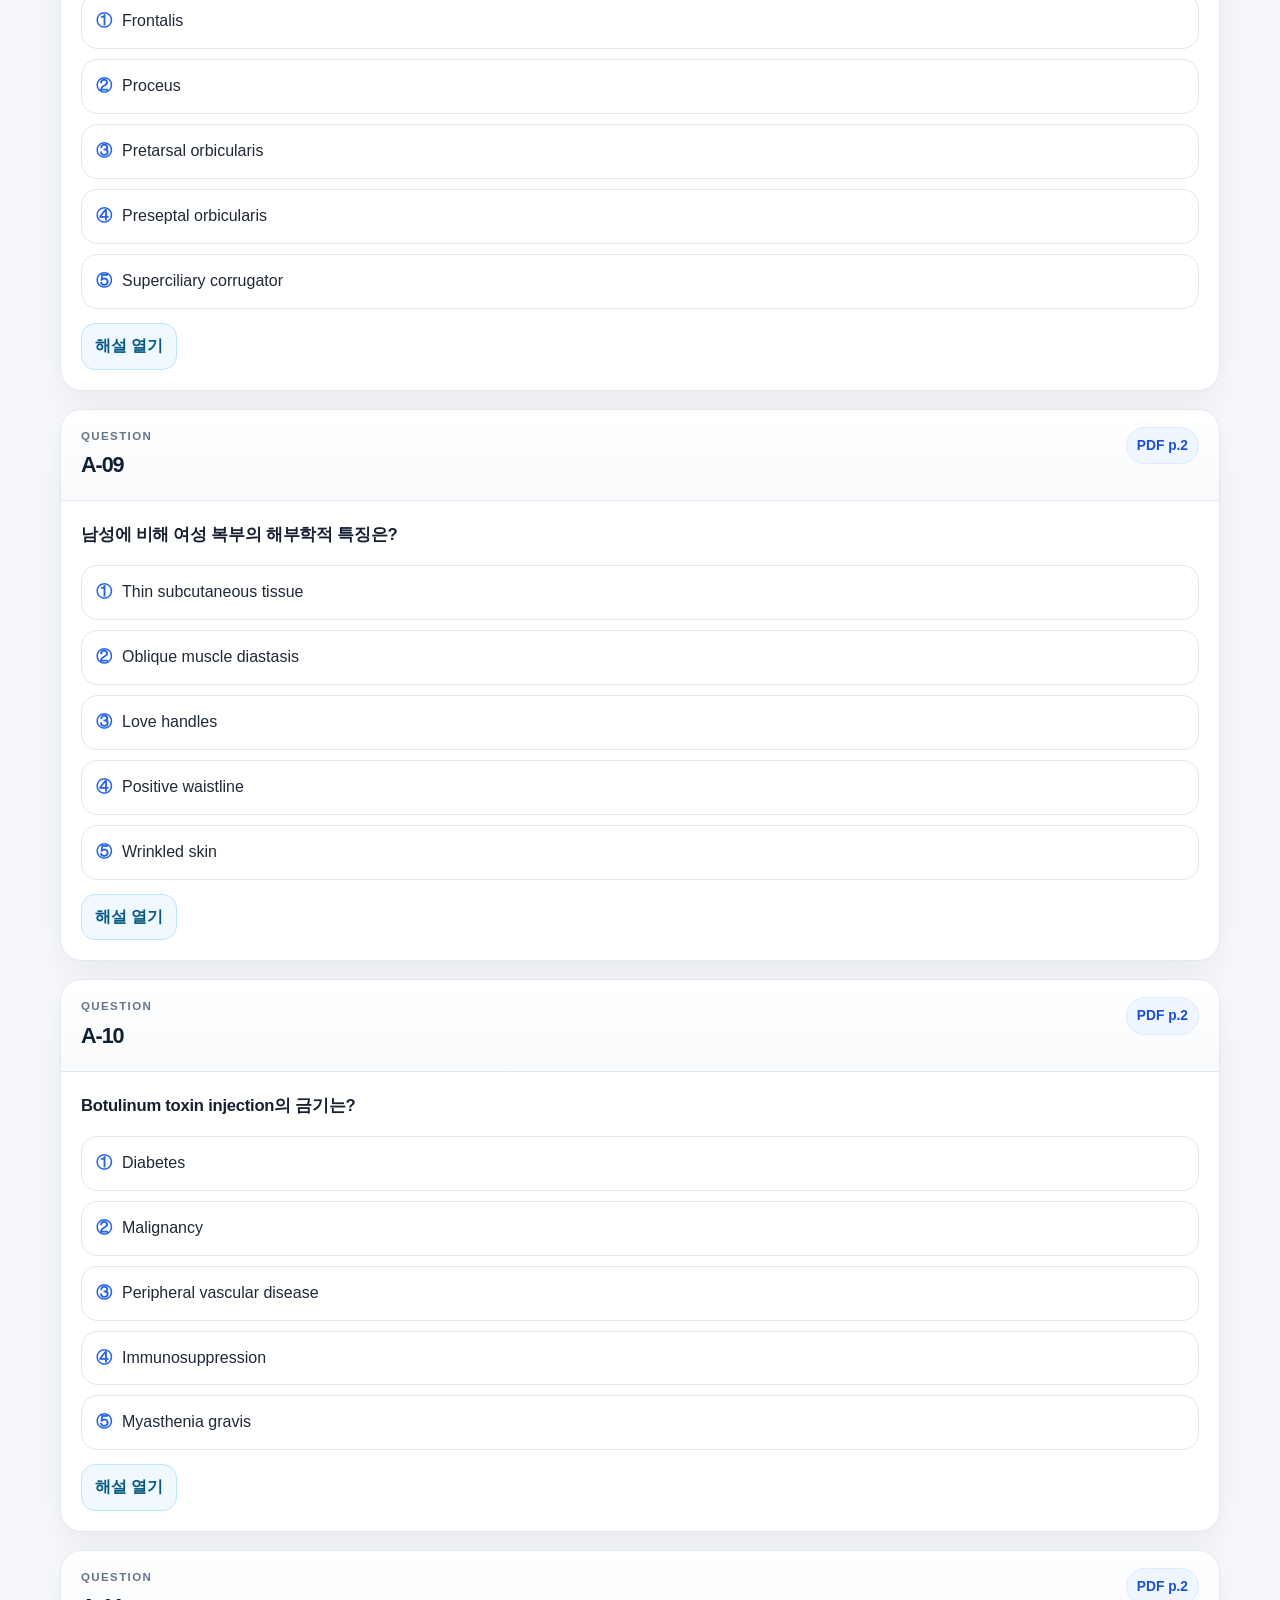
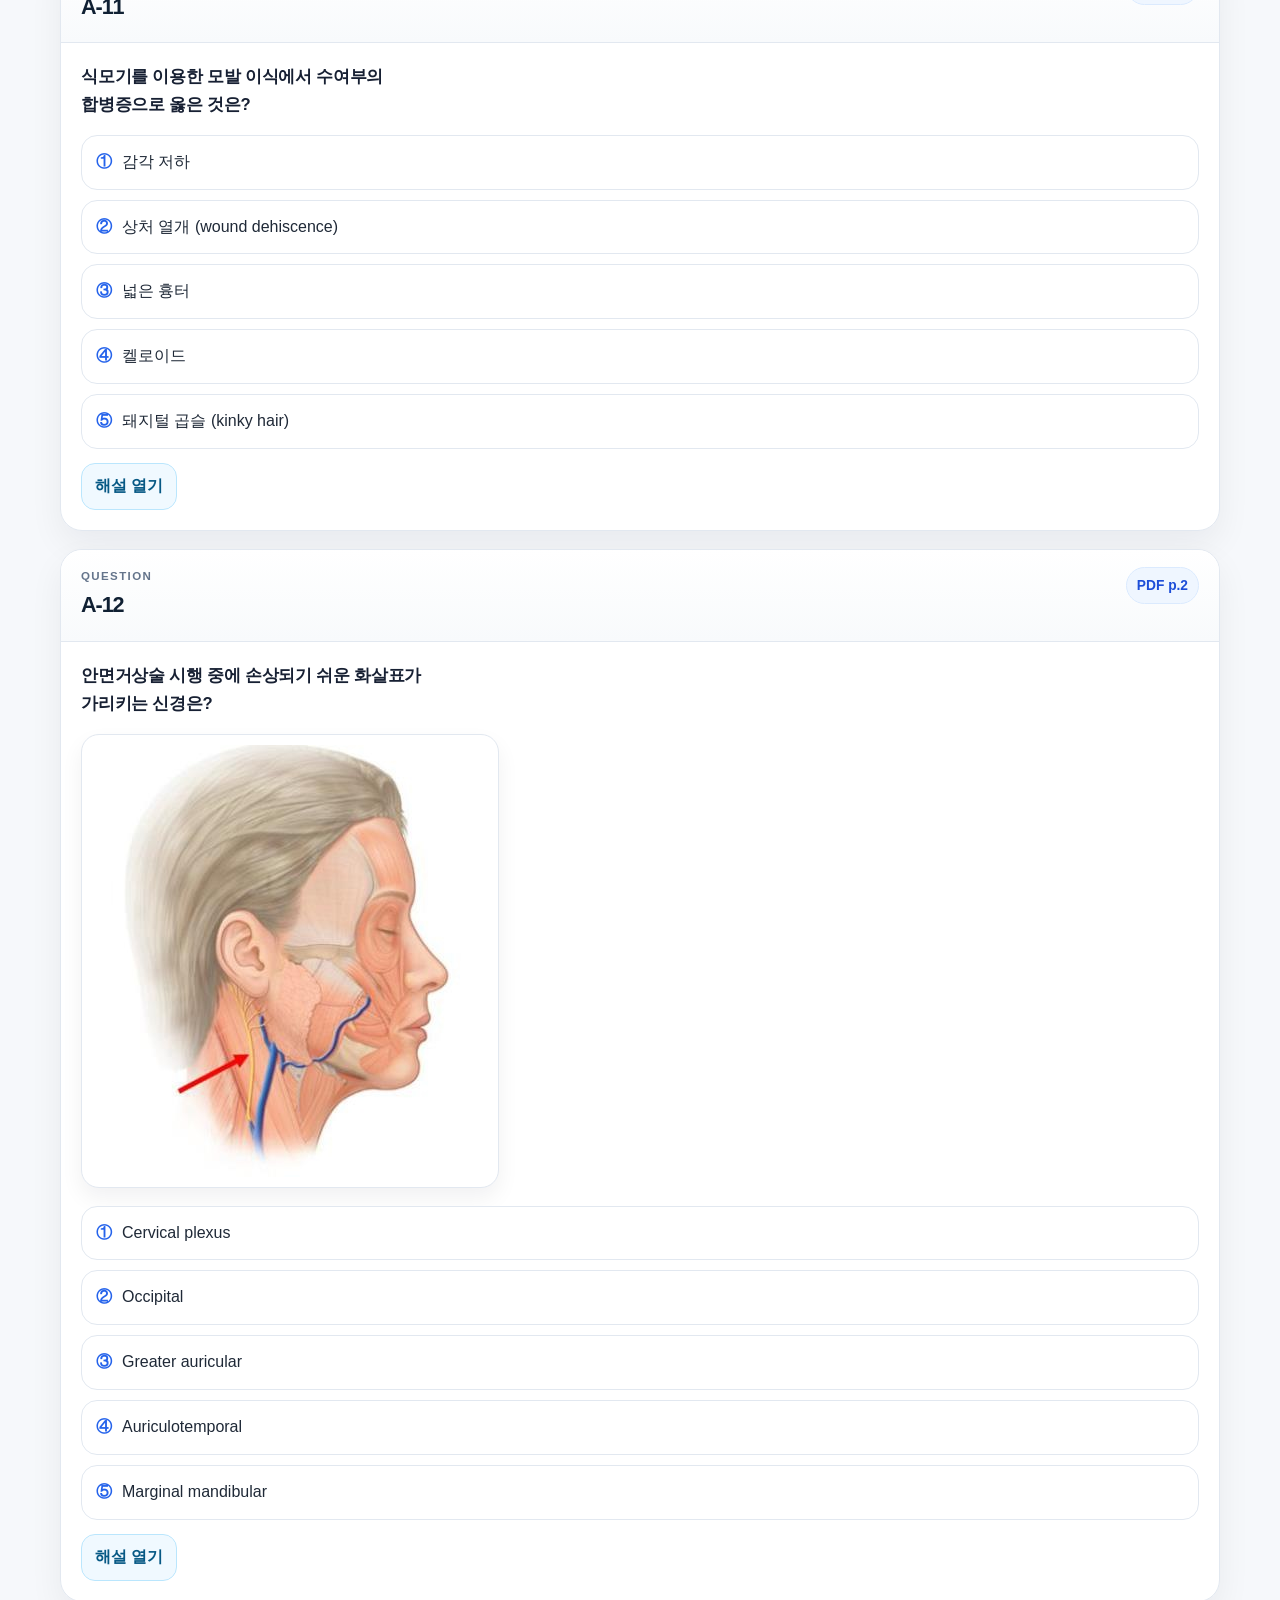
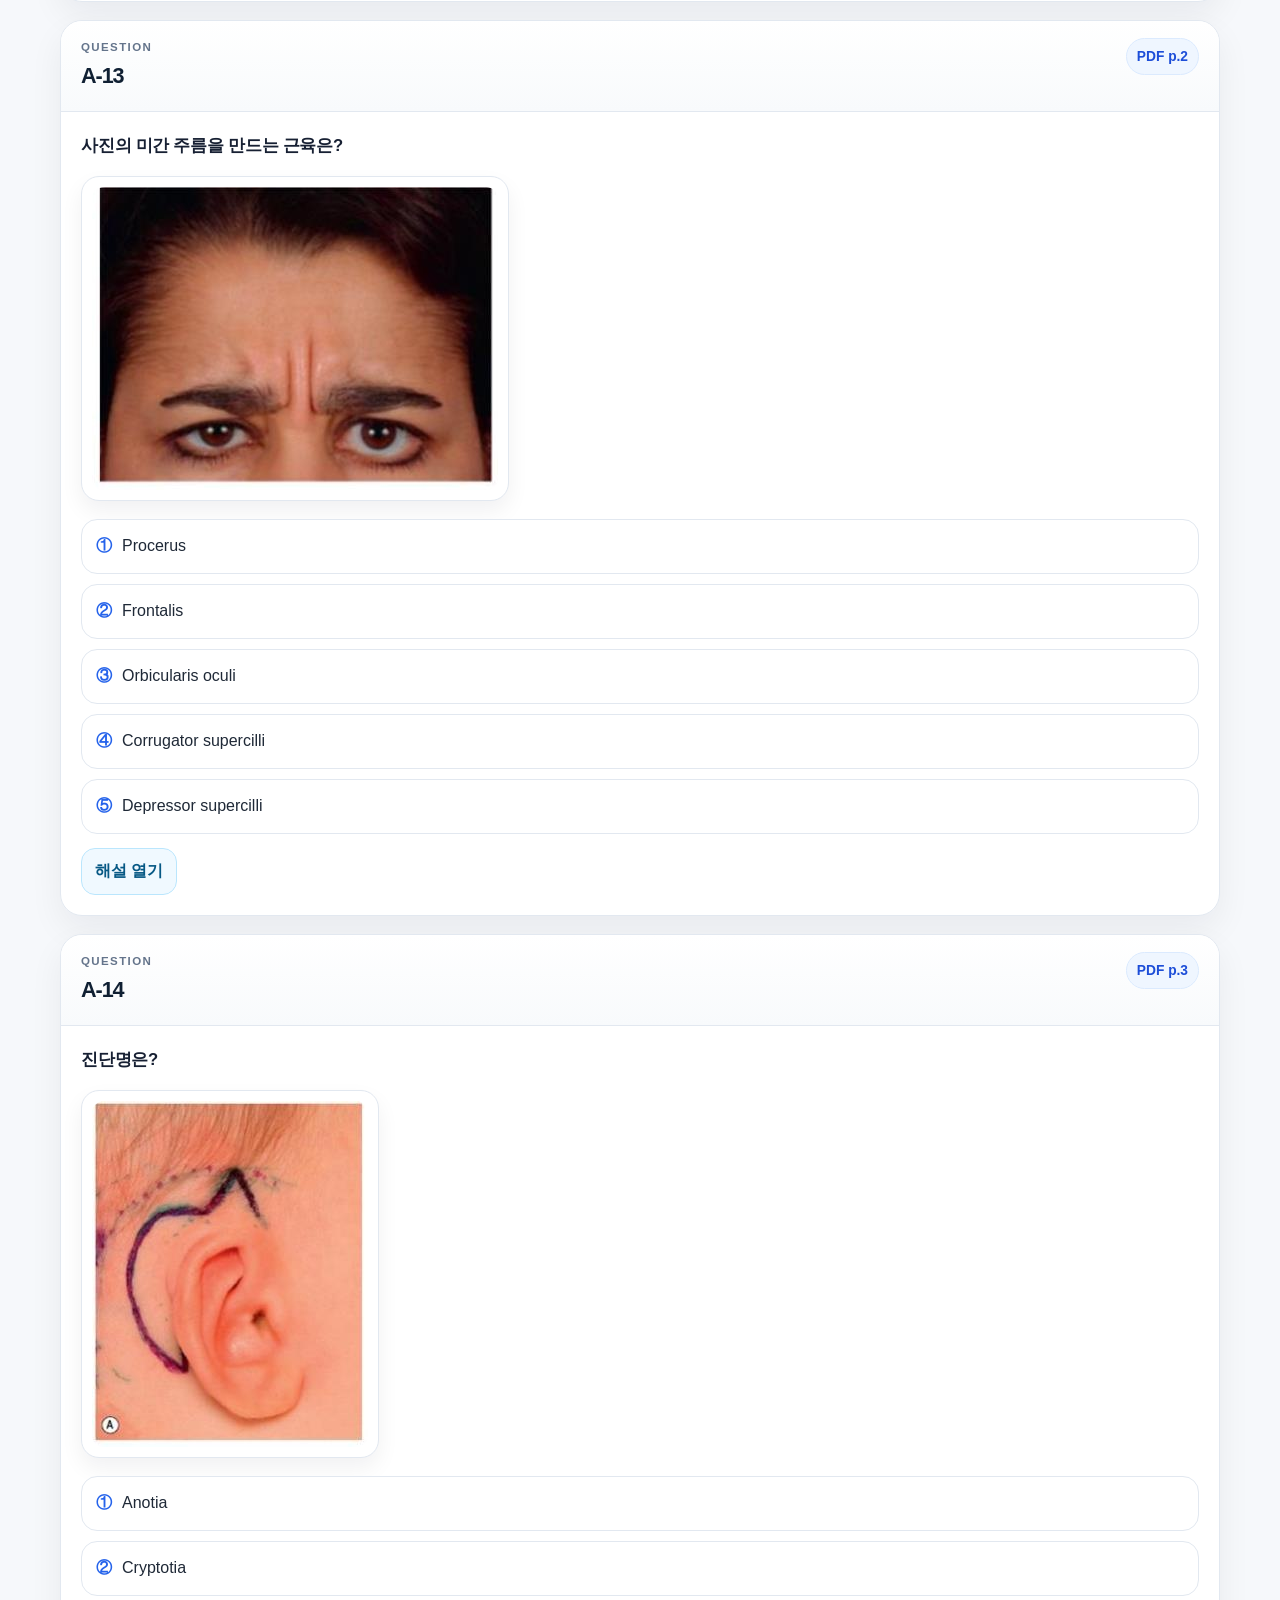
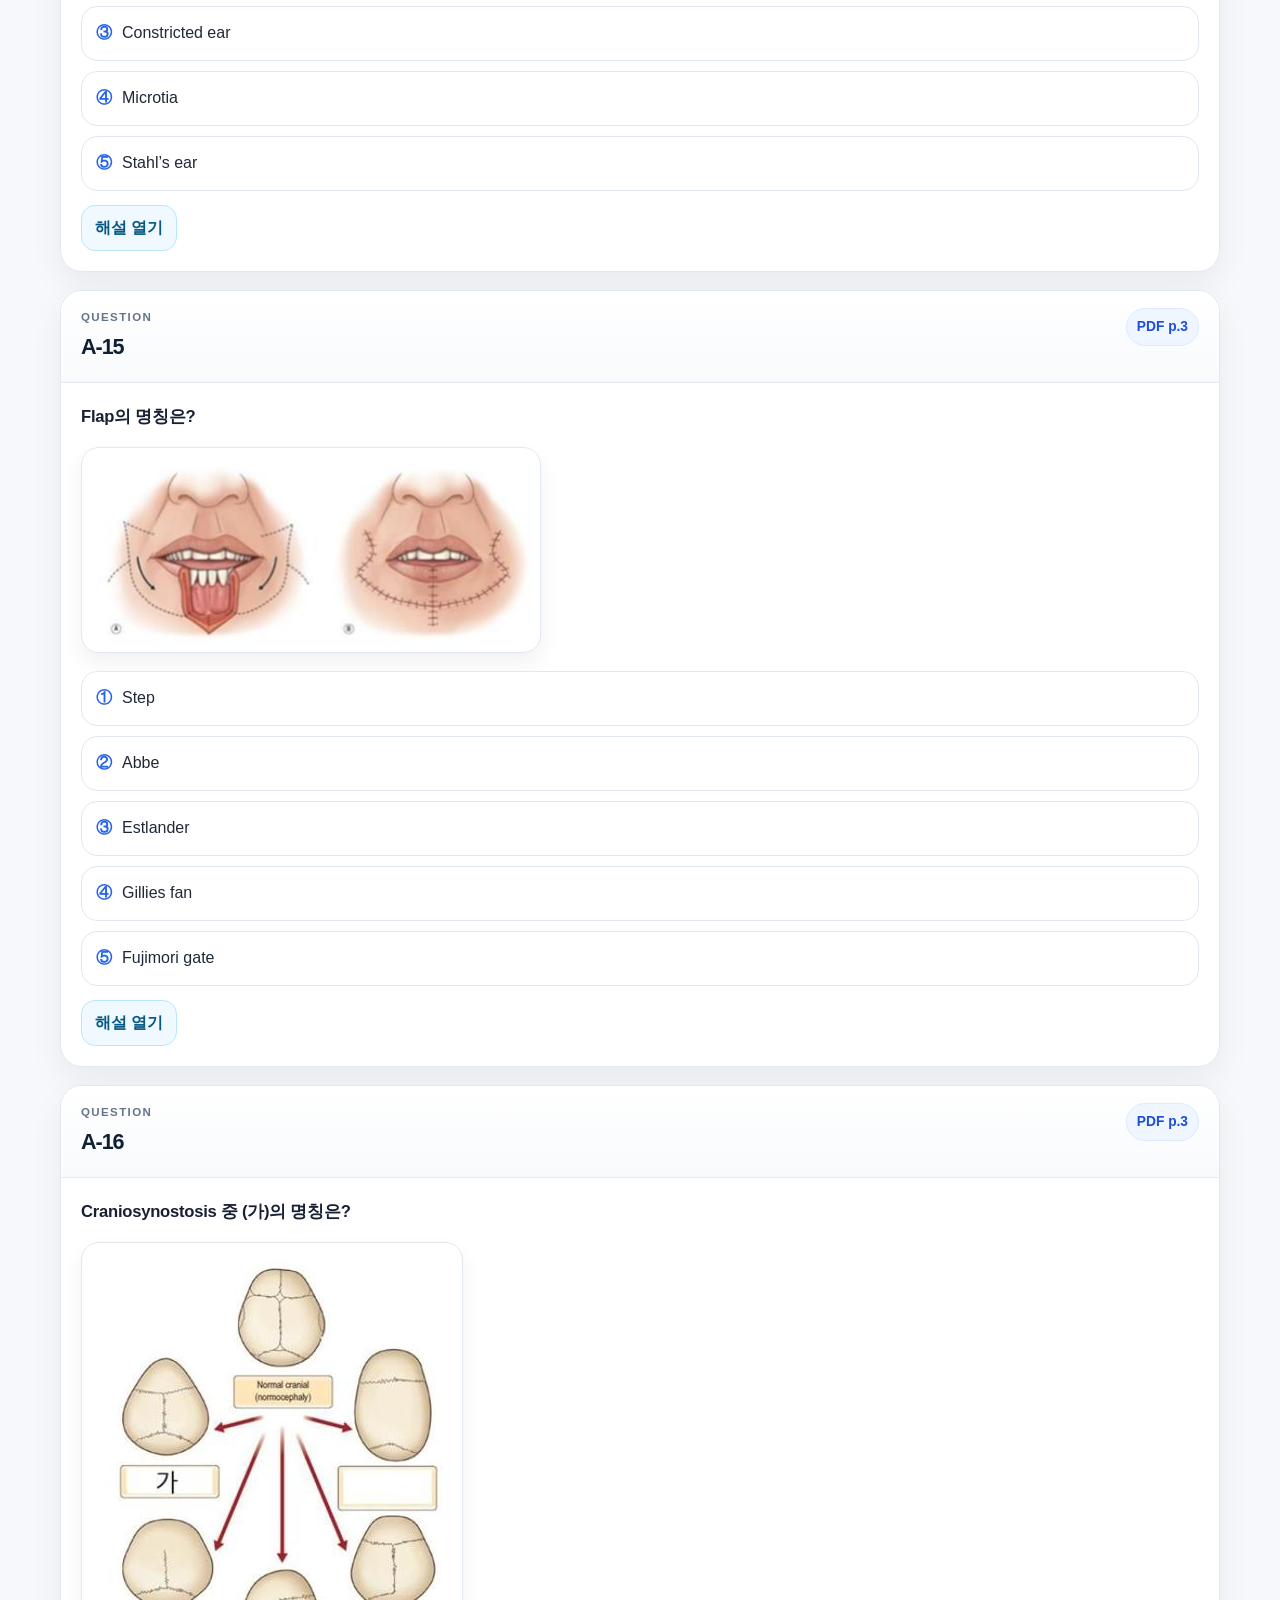
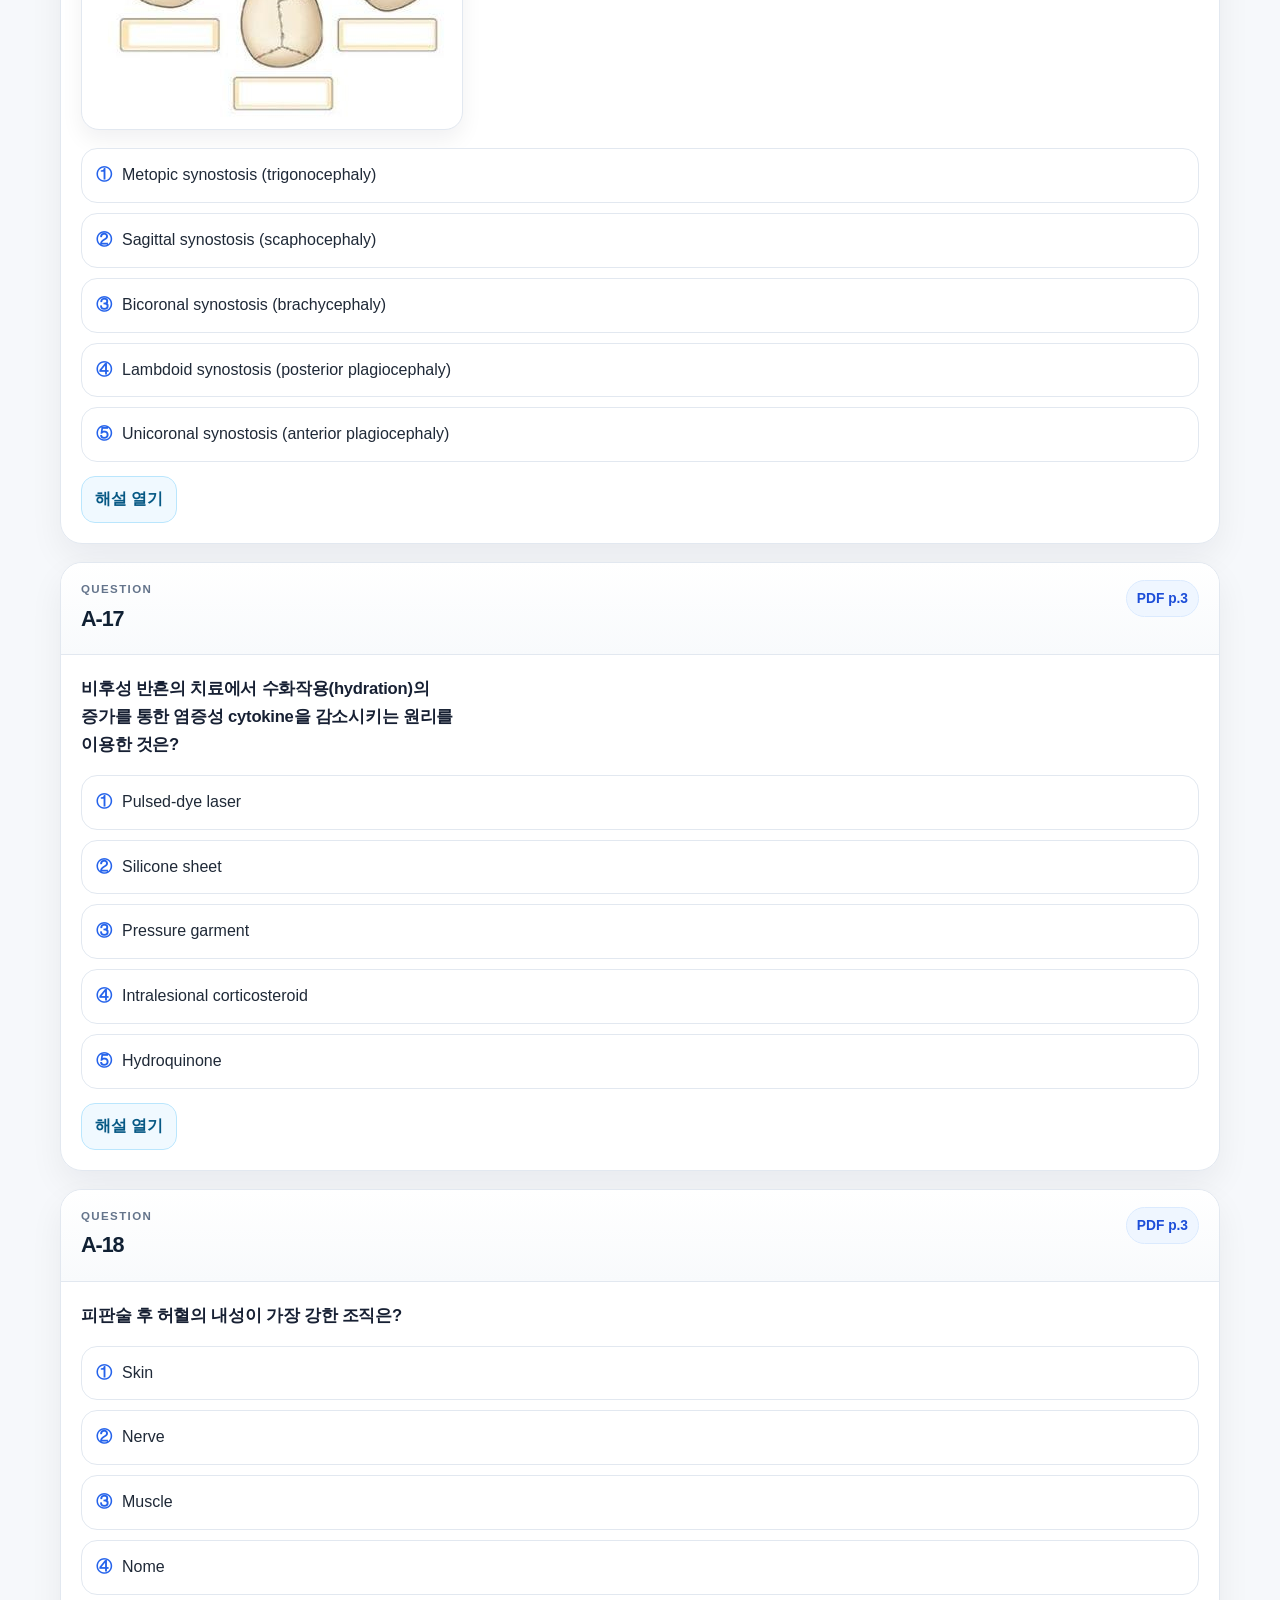
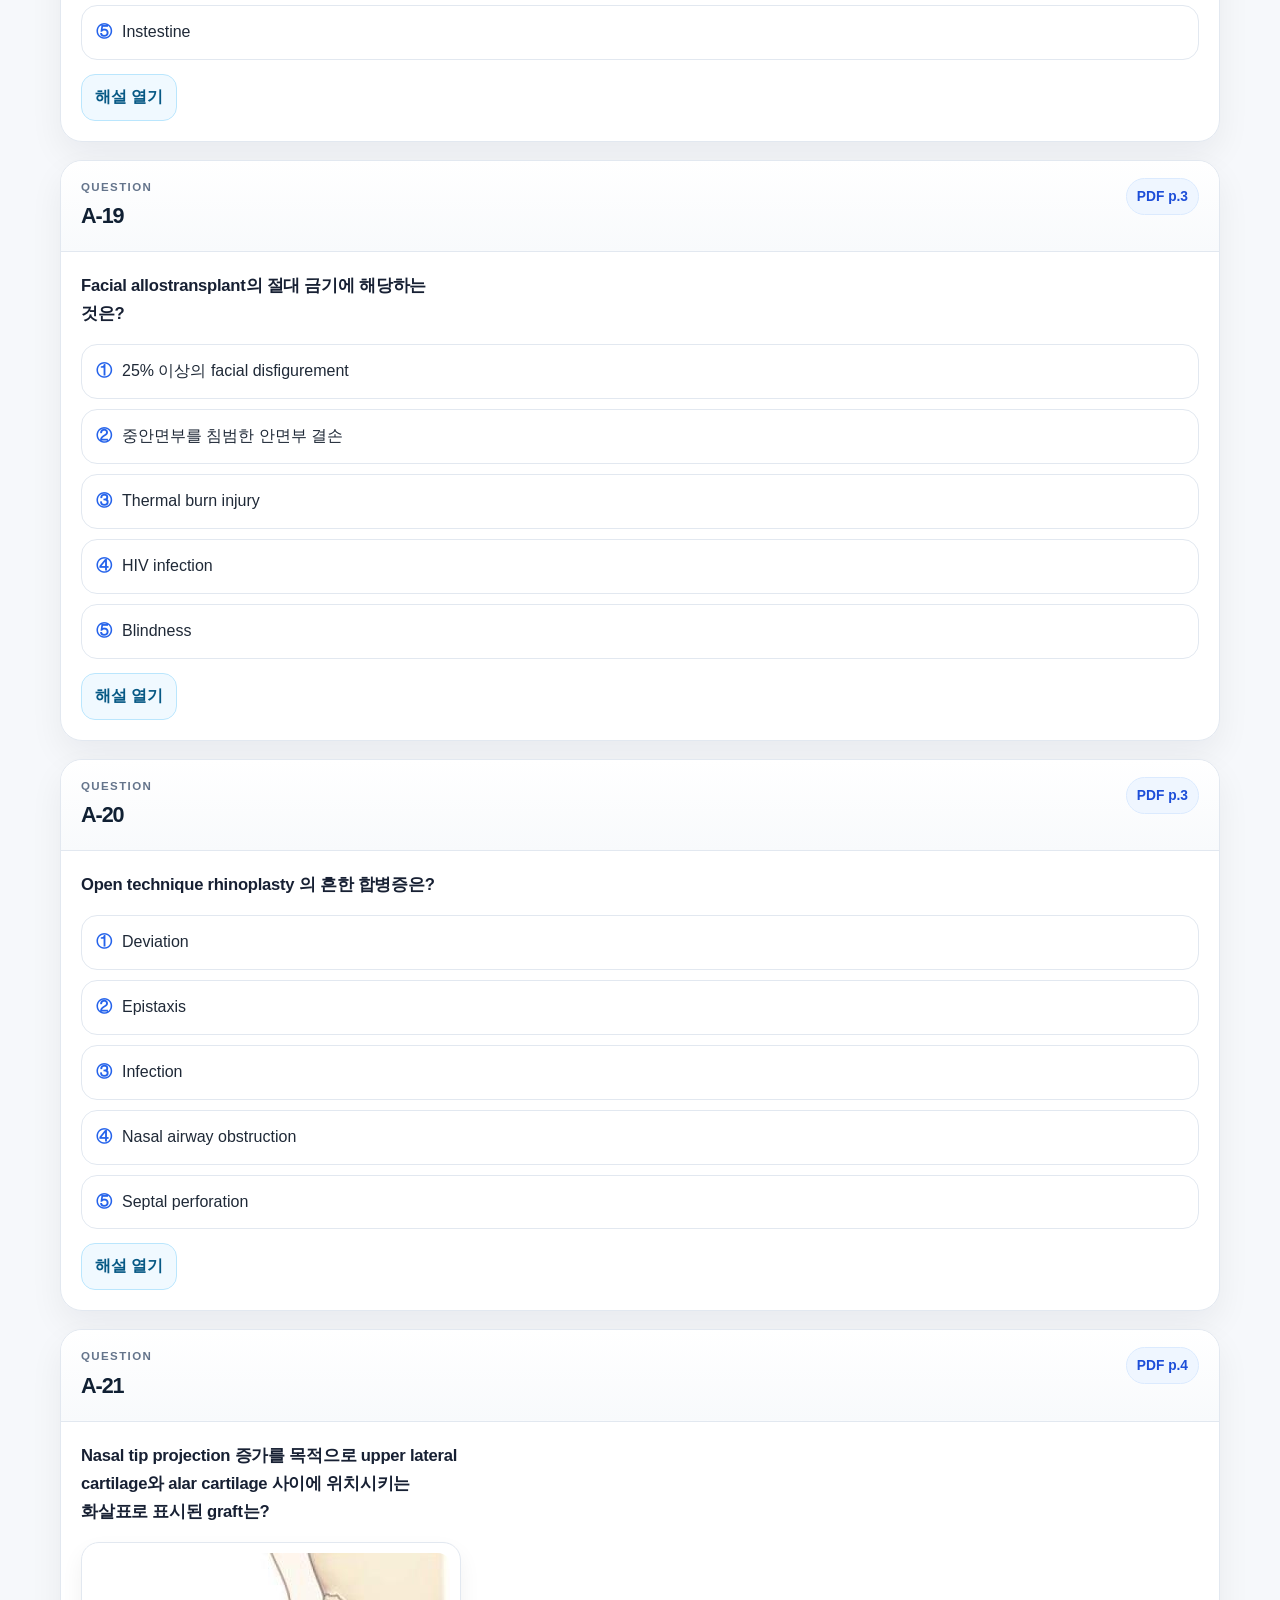
==== commit 1864e85c: "Add answers-only reveal control" ====
--- a/성형외과_문제은행/bank_A.html
+++ b/성형외과_문제은행/bank_A.html
@@ -28,6 +28,7 @@
           <label class="search-label" for="search">검색</label>
           <input id="search" class="search" type="search" placeholder="문항번호, 키워드, 보기 검색">
           <button id="wrongOnly" class="tool-btn" type="button" data-on="0">오답만 보기</button>
+          <button id="showAnswers" class="tool-btn" type="button">정답만 표시</button>
           <button id="showAll" class="tool-btn" type="button">정답/해설 모두 열기</button>
           <button id="resetAll" class="tool-btn ghost" type="button">초기화</button>
         </div>
@@ -48,4 +49,4 @@
   <script src="js/data.js"></script>
   <script src="js/app.js"></script>
 </body>
-</html>+</html>
--- a/성형외과_문제은행/css/style.css
+++ b/성형외과_문제은행/css/style.css
@@ -74,5 +74,6 @@
 .question-content{padding:20px}.prompt{white-space:pre-wrap;margin:0;color:#172033;font-size:1.04rem;font-weight:720;letter-spacing:-.015em}.figure-strip{display:flex;flex-wrap:wrap;gap:12px;margin:16px 0 18px}.figure-frame{display:block;max-width:min(100%,460px);border:1px solid var(--line);background:#fff;border-radius:18px;padding:10px;box-shadow:0 10px 22px rgba(15,23,42,.06);cursor:zoom-in;text-align:left;transition:.15s}.figure-frame:hover{border-color:#93c5fd;transform:translateY(-2px)}.figure-frame img{display:block;max-width:100%;height:auto;border-radius:12px}.choices{display:grid;gap:10px;margin-top:16px}.choice{width:100%;display:grid;grid-template-columns:auto 1fr;gap:10px;align-items:start;text-align:left;border:1px solid var(--line);background:#fff;border-radius:16px;padding:13px 14px;cursor:pointer;color:#1f2937;transition:.15s}.choice:hover{border-color:#7dd3fc;background:#f0f9ff}.choice-label{font-weight:950;color:#2563eb}.choice.correct{border-color:#86efac;background:var(--good-bg);color:#14532d;font-weight:850}.choice.correct .choice-label{color:#15803d}.choice.wrong{border-color:#fda4af;background:var(--bad-bg);color:#7f1d1d}.choice.wrong .choice-label{color:#b91c1c}.choice.dim{opacity:.58}.explanation-toggle{display:inline-flex;align-items:center;justify-content:center;margin-top:14px;border:1px solid #bae6fd;background:#f0f9ff;color:#075985;border-radius:14px;padding:9px 13px;cursor:pointer;font-weight:900;transition:.15s}.explanation-toggle:hover{border-color:#38bdf8;background:#e0f2fe;transform:translateY(-1px)}.explanation-toggle[aria-expanded="true"]{border-color:#cbd5e1;background:#f8fafc;color:#334155}.feedback{display:none;margin-top:18px;padding-top:18px;border-top:1px dashed #cbd5e1}.feedback.show{display:block}.result{display:inline-flex;align-items:center;border-radius:999px;padding:6px 12px;font-weight:950;margin-bottom:10px}.result.good{color:var(--good);background:#dcfce7}.result.bad{color:var(--bad);background:#ffe4e6}.answer-line{font-size:1rem;color:#334155}.answer-line strong{color:#0f172a}.note{display:grid;gap:6px;margin-top:12px;border:1px solid #fed7aa;background:#fff7ed;color:#7c2d12;border-radius:16px;padding:12px 14px}.note strong{color:#9a3412}.explanations{display:grid;gap:14px;margin-top:16px}.exp-figure{margin:0;border:1px solid var(--line);border-radius:18px;background:#fff;overflow:hidden}.exp-figure figcaption{padding:11px 13px;border-bottom:1px solid var(--line);background:#f8fafc;color:#475569;font-size:.92rem;font-weight:850}.exp-image-button{display:block;width:100%;border:0;background:white;padding:10px;cursor:zoom-in;text-align:left}.exp-image-button img{display:block;width:100%;height:auto;border-radius:12px}.muted{color:var(--muted)}
 .modal[hidden]{display:none}.modal{position:fixed;inset:0;z-index:50;background:rgba(15,23,42,.82);display:grid;place-items:center;padding:36px}.modal-img{max-width:min(1100px,96vw);max-height:88vh;border-radius:16px;background:white;box-shadow:0 28px 80px rgba(0,0,0,.38)}.modal-close{position:fixed;top:18px;right:20px;width:46px;height:46px;border:1px solid rgba(255,255,255,.22);background:rgba(255,255,255,.12);color:white;border-radius:999px;font-size:32px;line-height:1;cursor:pointer}.modal-open{overflow:hidden}
 @media (max-width:960px){.bank-grid{grid-template-columns:repeat(2,minmax(0,1fr))}.feature-panel{grid-template-columns:1fr}.header-shell{padding-left:2px;padding-right:2px}}
-@media (max-width:620px){.container,.header-shell{width:min(100% - 22px,1160px)}.bank-grid{grid-template-columns:1fr}.toolbar{top:0}.toolbar-main{display:grid;grid-template-columns:1fr}.search{min-width:0}.toolbar-status{align-items:flex-start;flex-direction:column}.progress-track{width:100%}.question-head{padding:15px}.question-content{padding:16px}.figure-frame{max-width:100%;width:100%}.feature-list div{display:block}.feature-list span{display:block;text-align:left;margin-top:3px}.modal{padding:16px}.modal-close{top:10px;right:10px}}
+@media (max-width:760px){.toolbar{position:static;top:auto;z-index:auto;padding:0;background:transparent;backdrop-filter:none}.toolbar-card{border-radius:16px}}
+@media (max-width:620px){.container,.header-shell{width:min(100% - 22px,1160px)}.bank-grid{grid-template-columns:1fr}.toolbar-main{display:grid;grid-template-columns:1fr}.search{min-width:0}.toolbar-status{align-items:flex-start;flex-direction:column}.progress-track{width:100%}.question-head{padding:15px}.question-content{padding:16px}.figure-frame{max-width:100%;width:100%}.feature-list div{display:block}.feature-list span{display:block;text-align:left;margin-top:3px}.modal{padding:16px}.modal-close{top:10px;right:10px}}
 @media print{.site-header,.toolbar,.modal{display:none!important}body{background:white}.container{width:100%;margin:0}.question-card{box-shadow:none;break-inside:avoid}}
